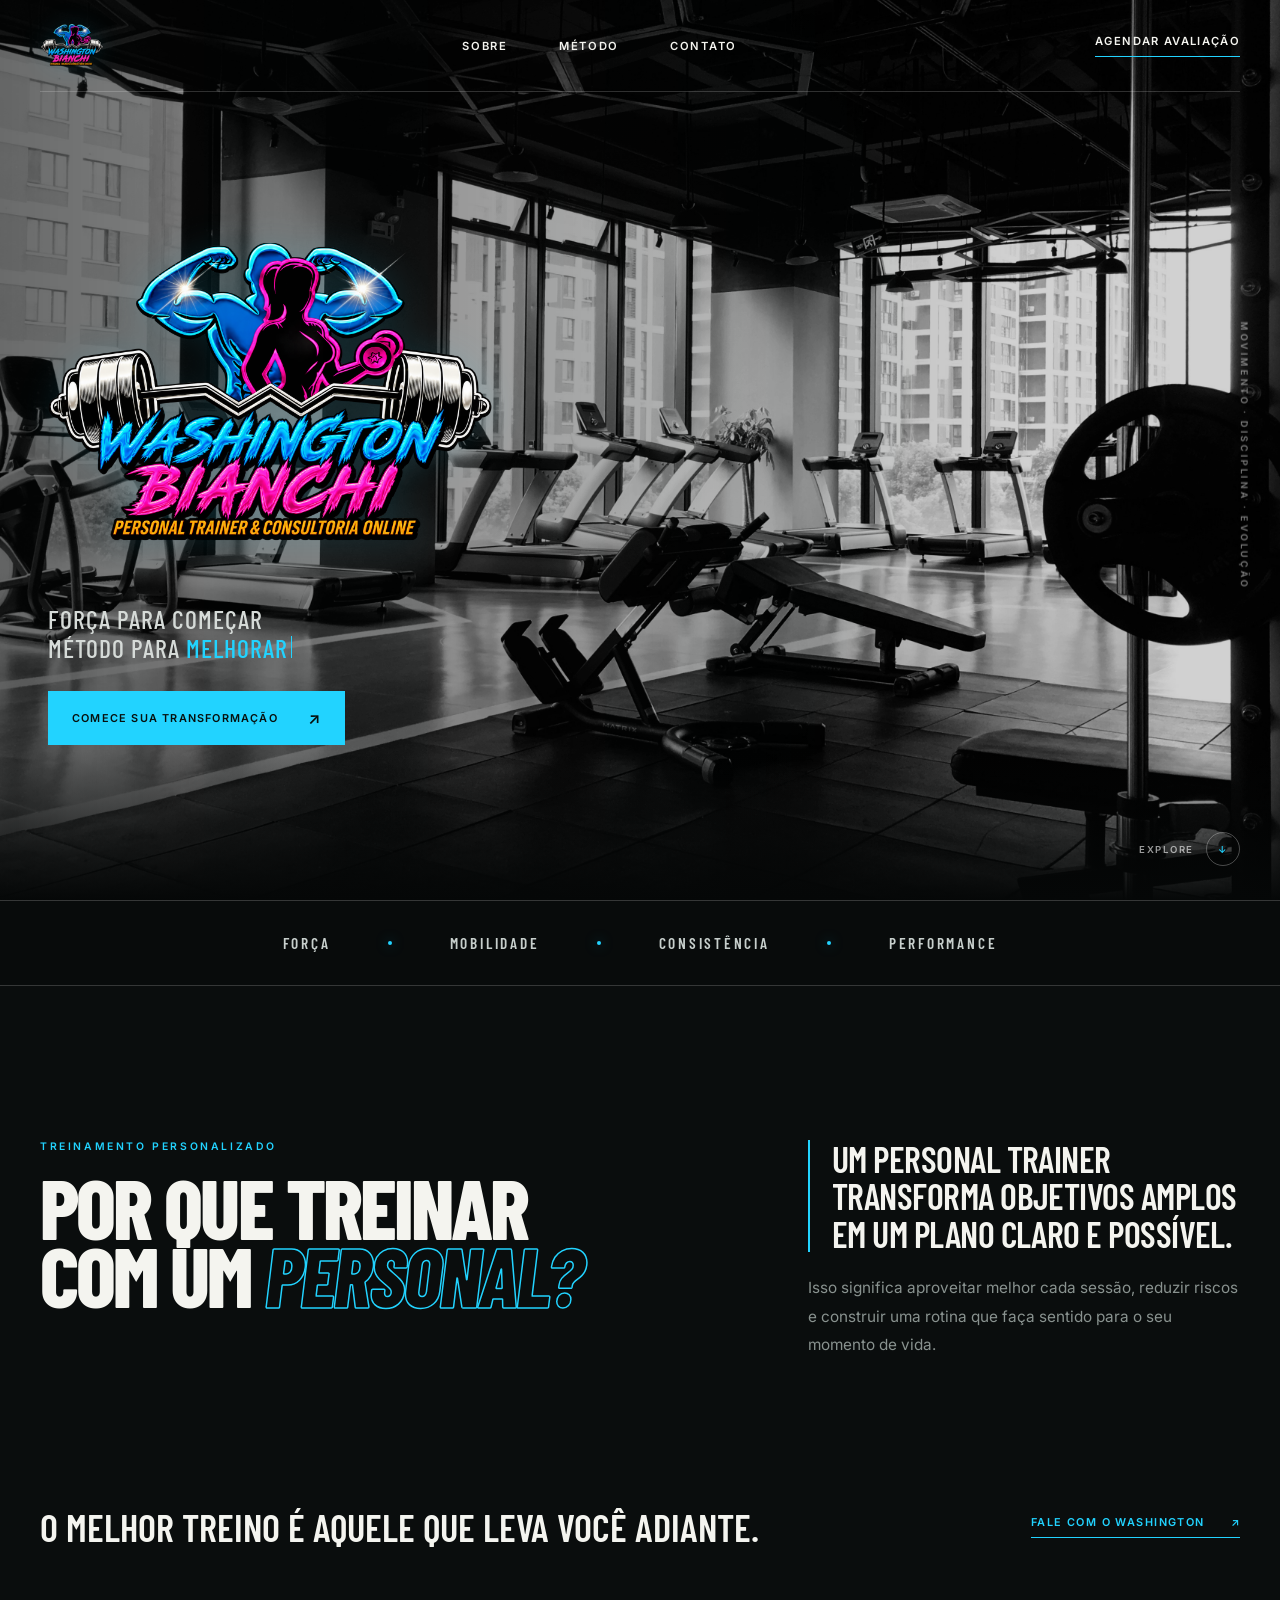
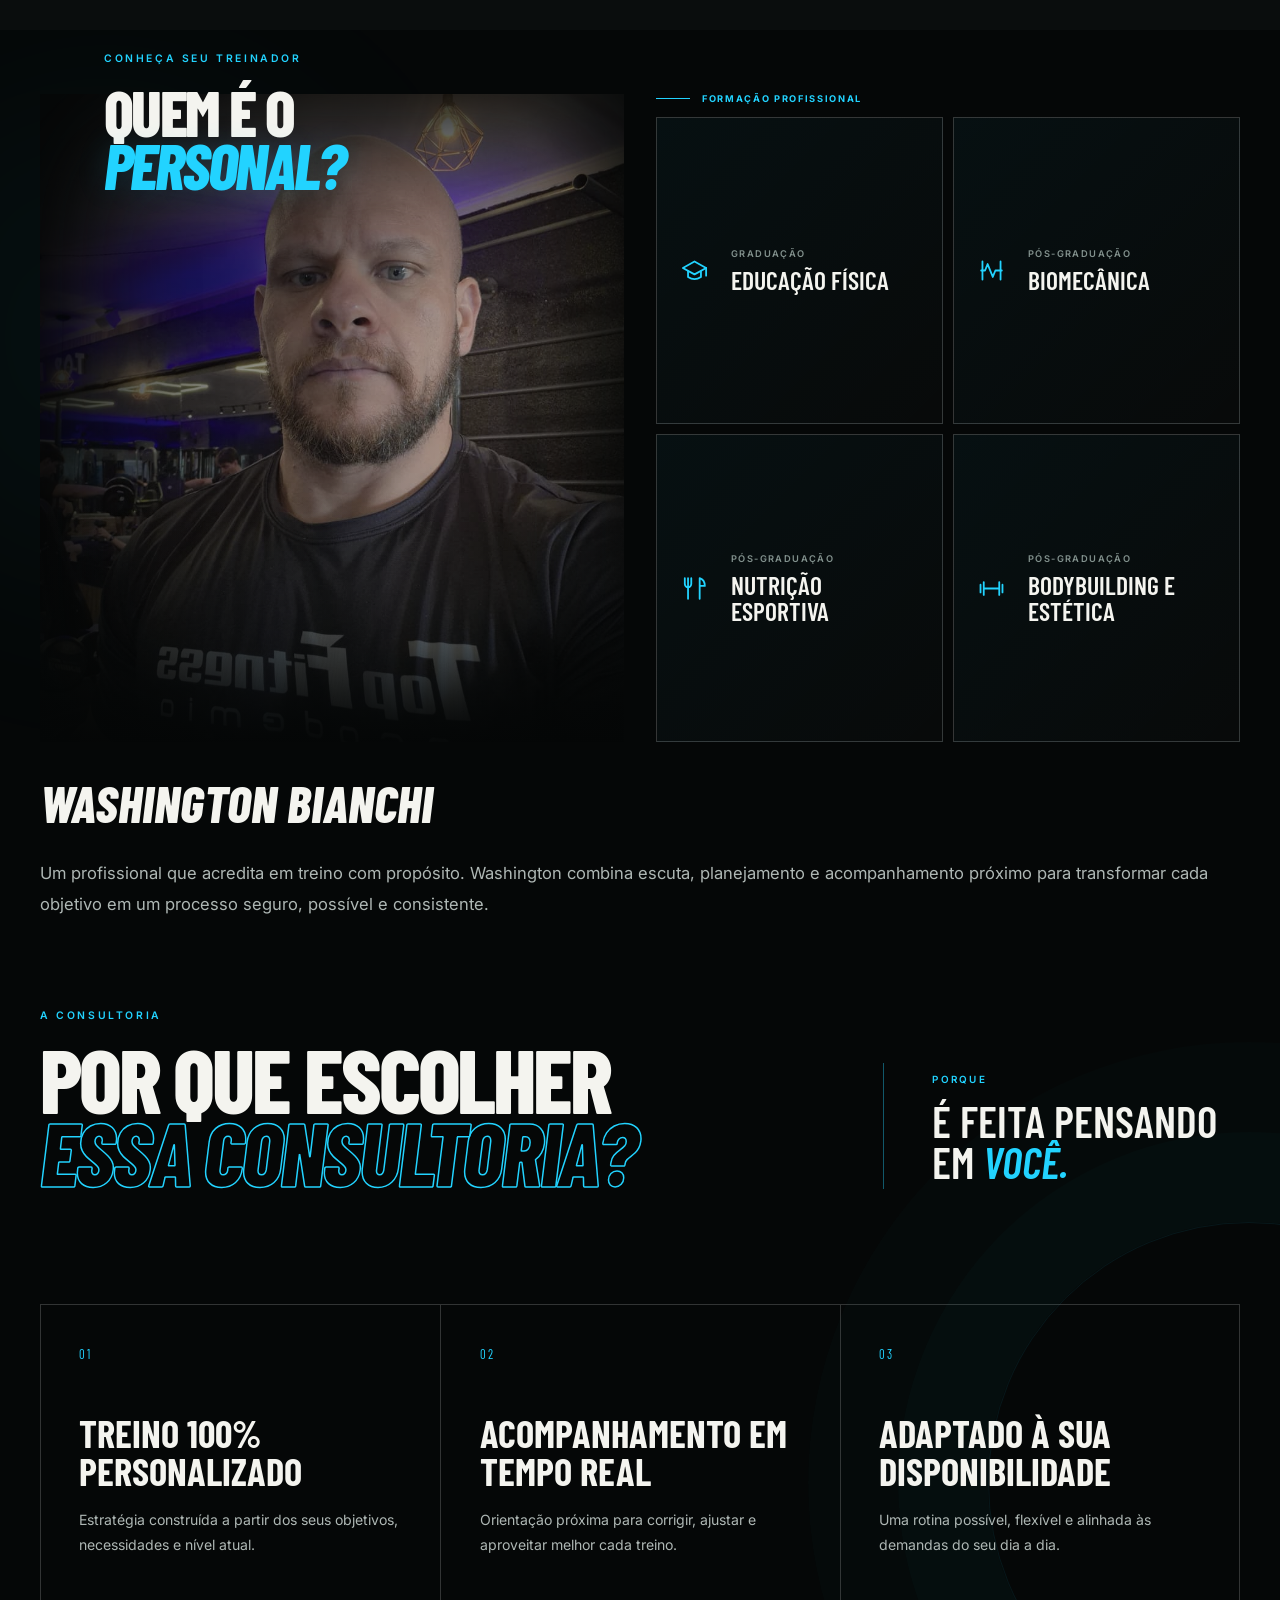
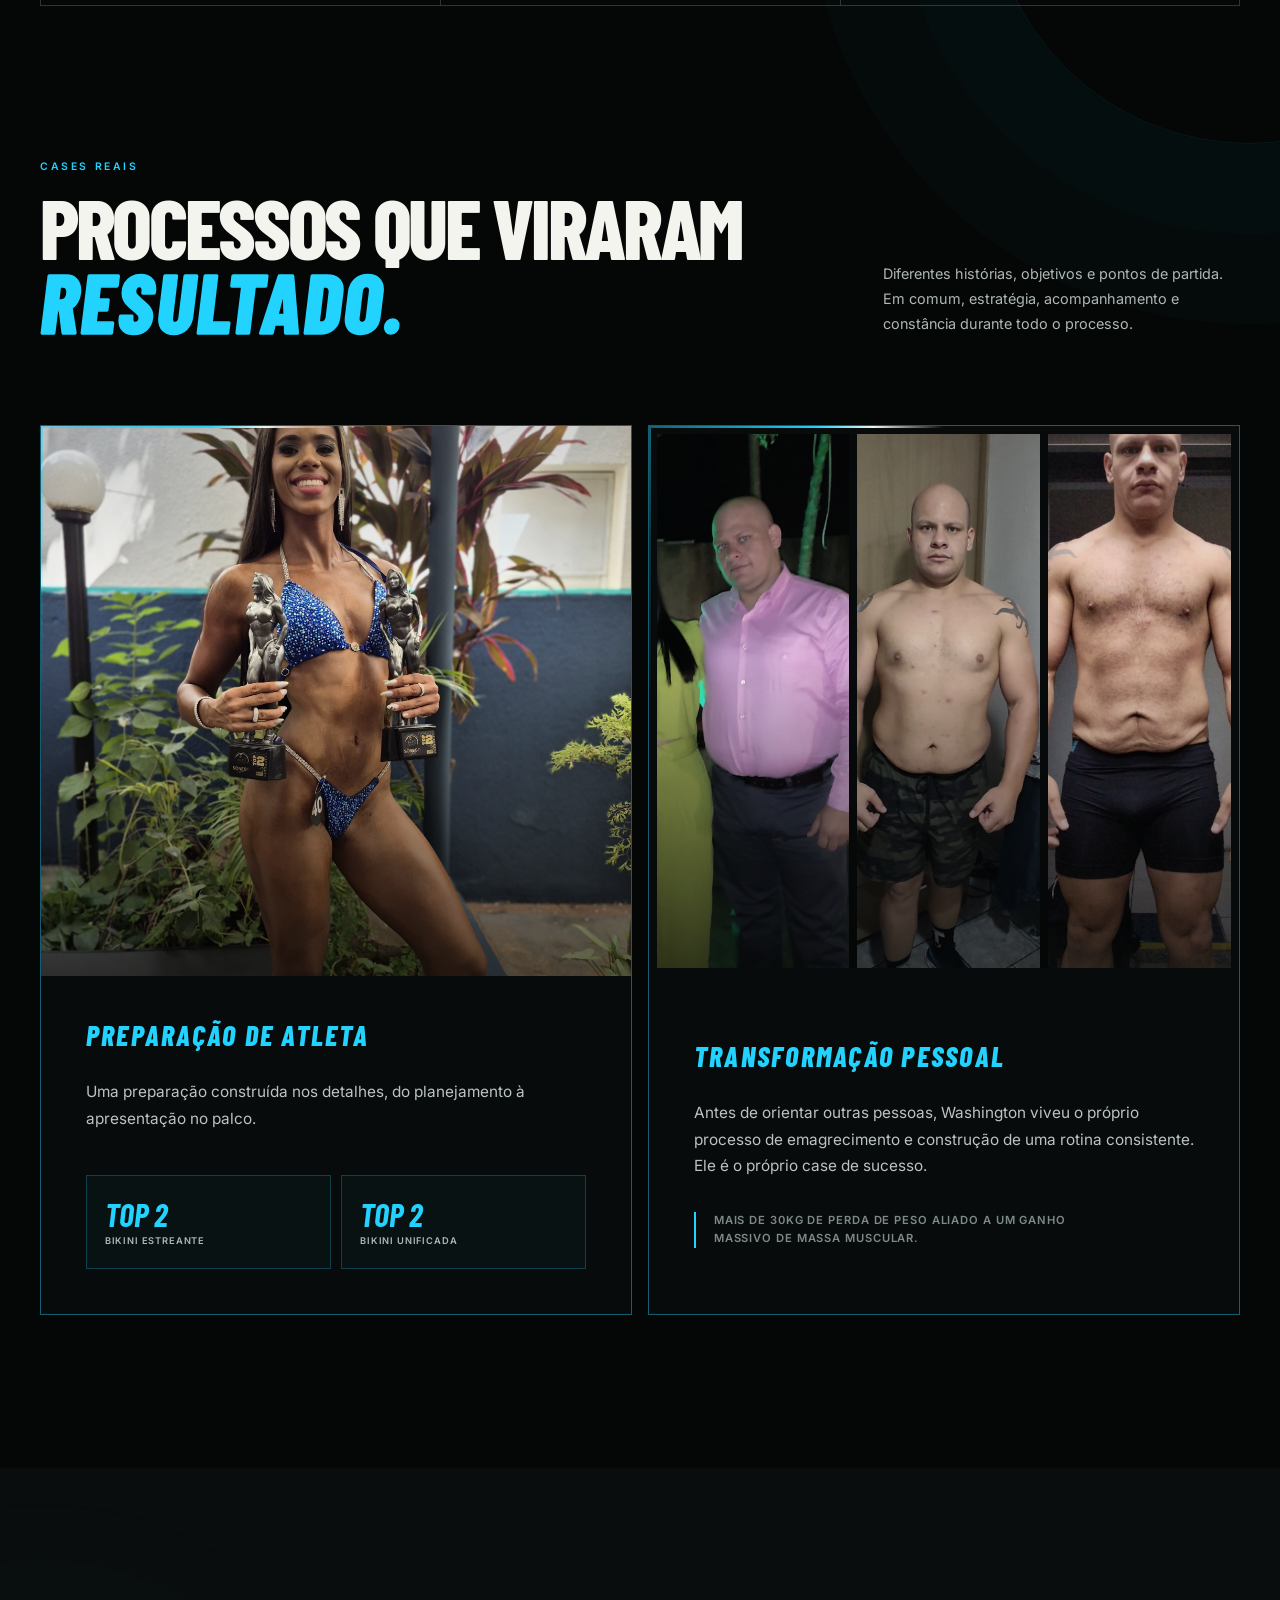
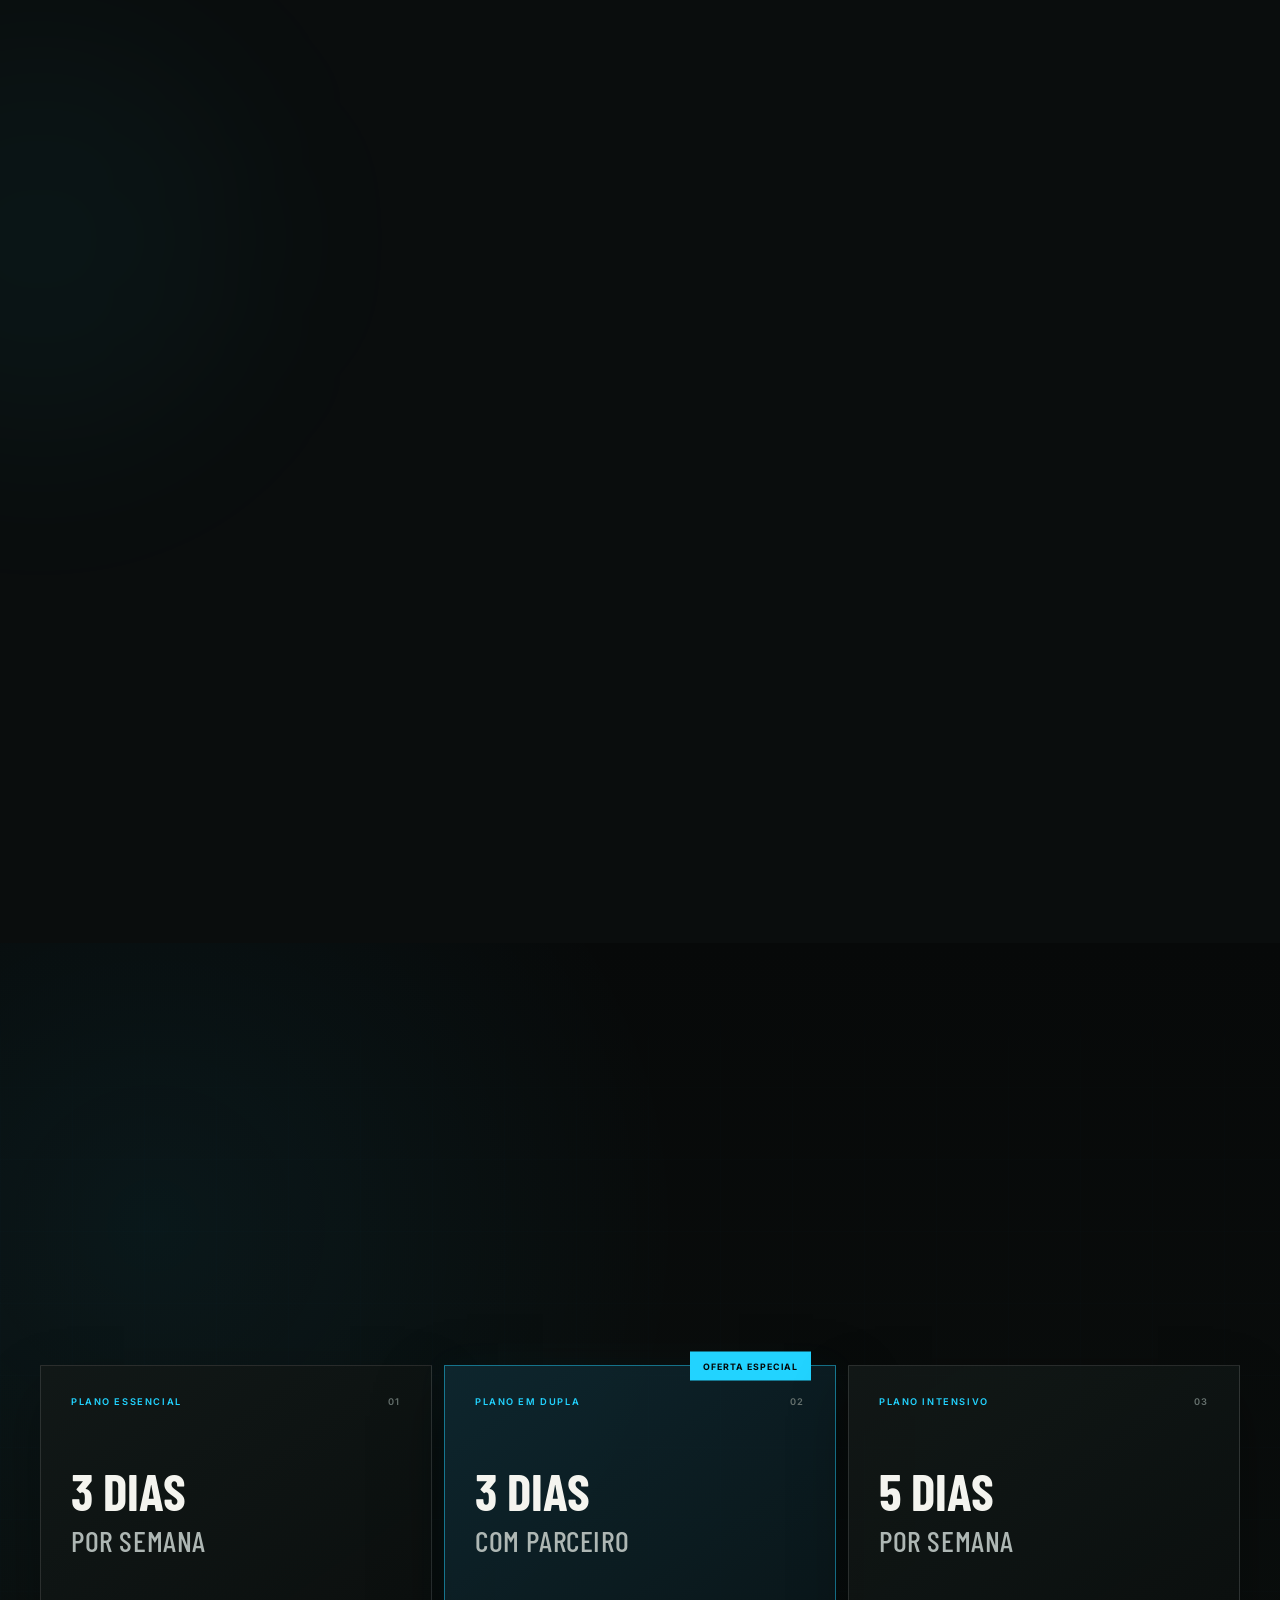
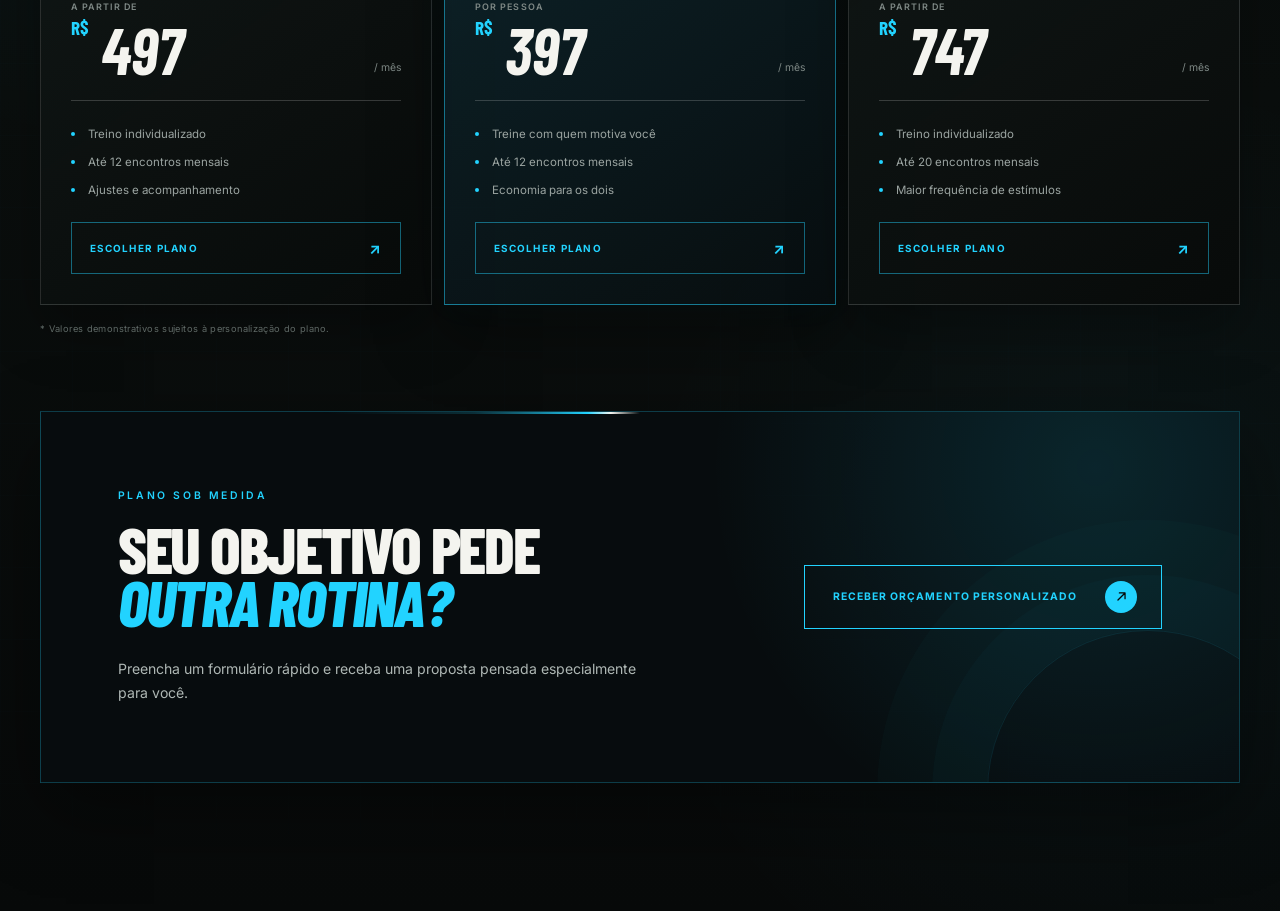
==== index.html @ b845094e "feat: create Washington Bianchi personal trainer website" ====
<!DOCTYPE html>
<html lang="pt-BR">
  <head>
    <meta charset="UTF-8" />
    <meta name="viewport" content="width=device-width, initial-scale=1.0" />
    <meta name="description" content="Treinamento personalizado para você conquistar mais força, saúde e confiança." />
    <title>Washington Bianchi | Personal Trainer</title>
    <link rel="preconnect" href="https://fonts.googleapis.com" />
    <link rel="preconnect" href="https://fonts.gstatic.com" crossorigin />
    <link rel="preload" as="image" href="assets/Acad.jpg" media="(min-width: 761px)" />
    <link rel="preload" as="image" href="assets/W/WB.png" media="(max-width: 760px)" />
    <link href="https://fonts.googleapis.com/css2?family=Barlow+Condensed:ital,wght@0,500;0,600;0,700;0,800;0,900;1,800;1,900&family=Inter:wght@400;500;600&display=swap" rel="stylesheet" />
    <link rel="stylesheet" href="styles/style.css" />
    <link rel="stylesheet" href="styles/animations.css" />
    <script src="scripts/main.js" defer></script>
  </head>
  <body>
    <header class="topbar">
      <a class="brand" href="#inicio" aria-label="Washington Bianchi Personal Trainer — início">
        <img class="brand__logo" src="assets/W/LogoSFD.png" alt="Washington Bianchi Personal Trainer" />
      </a>
      <nav class="nav" aria-label="Navegação principal">
        <a href="#personal">Sobre</a>
        <a href="#sobre">Método</a>
        <a href="#planos">Contato</a>
      </nav>
      <a class="topbar__cta" href="form.html" aria-label="Agendar avaliação">
        <span>Agendar avaliação</span><i aria-hidden="true">↗</i>
      </a>
    </header>

    <main>
      <section class="hero" id="inicio" aria-labelledby="hero-title">
        <div class="hero__content">
          <p class="hero__role"><span></span> Personal trainer</p>
          <h1 class="wordmark" id="hero-title" aria-label="Washington Bianchi">
            <img class="hero__logo" src="assets/W/LogoSFD.png" alt="Washington Bianchi" />
          </h1>
          <p class="hero__tagline" aria-label="Força para começar. Método para evoluir, melhorar e crescer.">
            Força para começar<br />Método para
            <span class="typewriter" aria-hidden="true">
              <span data-typewriter>evoluir</span><i></i>
            </span>
          </p>
          <a class="hero__button" href="form.html">Comece sua transformação <span aria-hidden="true">↗</span></a>
        </div>

        <p class="hero__side-note" aria-hidden="true">Movimento · Disciplina · Evolução</p>
        <div class="scroll-hint" aria-hidden="true">
          <span>Explore</span><i aria-hidden="true">↓</i>
        </div>
      </section>

      <div class="discipline-strip" data-reveal aria-label="Pilares do treinamento">
        <span>Força</span><i></i><span>Mobilidade</span><i></i><span>Consistência</span><i></i><span>Performance</span>
      </div>

       <section class="about-training" id="metodo" aria-labelledby="about-title">
        <div class="section-shell about-training__grid">
          <div class="about-training__title">
            <p class="section-kicker" data-reveal>Treinamento personalizado</p>
            <h2 id="about-title" data-reveal data-delay="1">
              Por que treinar<br />com um <em>personal?</em>
            </h2>
          </div>

          <aside class="method-note" data-reveal aria-label="Resumo do processo">
            <span>Um processo simples</span>
            <strong>Planejar.<br />Executar.<br /><em>Evoluir.</em></strong>
          </aside>

          <div class="about-training__copy">
            <p class="about-training__text" data-reveal>
              Um personal trainer transforma objetivos amplos em um plano claro e possível.
            </p>
            <p data-reveal data-delay="1">
              Isso significa aproveitar melhor cada sessão, reduzir riscos e construir uma
              rotina que faça sentido para o seu momento de vida.
            </p>
          </div>

          <div class="about-training__closing" id="contato" data-reveal>
            <p>O melhor treino é aquele que leva você adiante.</p>
            <a href="form.html">Fale com o Washington <span aria-hidden="true">↗</span></a>
          </div>
        </div>
      </section>

      <section class="trainer" id="personal" aria-labelledby="trainer-title">
        <div class="section-shell">
          <header class="trainer__heading">
            <p class="section-kicker" data-reveal>Conheça seu treinador</p>
            <h2 id="trainer-title" data-reveal data-delay="1">Quem é o<br /><em>personal?</em></h2>
          </header>

          <div class="trainer__layout">
            <figure class="trainer__portrait" data-reveal>
              <img src="assets/W/WB2.jpeg" alt="Personal trainer Washington Bianchi em uma academia" loading="lazy" />
            </figure>

            <div class="trainer__profile">
              <div class="trainer__bio">
                <p class="trainer__name" data-reveal>Washington Bianchi</p>
                <p data-reveal data-delay="1">
                  Um profissional que acredita em treino com propósito. Washington combina escuta,
                  planejamento e acompanhamento próximo para transformar cada objetivo em um
                  processo seguro, possível e consistente.
                </p>
              </div>

              <div class="trainer__credentials" aria-label="Formações e especialidades">
                <span class="trainer__education-label" data-reveal>Formação Profissional</span>

                <article class="credential" data-reveal>
                  <svg viewBox="0 0 24 24" aria-hidden="true">
                    <path d="m3 10 9-5 9 5-9 5-9-5Z"/><path d="M7 12.5V17c3 2 7 2 10 0v-4.5"/><path d="M21 10v6"/>
                  </svg>
                  <div class="credential__content">
                    <span>Graduação</span>
                    <h3>Educação Física</h3>
                  </div>
                </article>

                <article class="credential" data-reveal data-delay="1">
                  <svg viewBox="0 0 24 24" aria-hidden="true">
                    <path d="M4 12h3l2-5 4 10 2-5h5"/><path d="M5 5v14M19 5v14"/>
                  </svg>
                  <div class="credential__content">
                    <span>Pós-graduação</span>
                    <h3>Biomecânica</h3>
                  </div>
                </article>

                <article class="credential" data-reveal>
                  <svg viewBox="0 0 24 24" aria-hidden="true">
                    <path d="M7 4v7M4.5 4v4.5A2.5 2.5 0 0 0 7 11M9.5 4v4.5A2.5 2.5 0 0 1 7 11v9"/>
                    <path d="M16 4v16M16 4c3 1 4 3.5 4 6h-4"/>
                  </svg>
                  <div class="credential__content">
                    <span>Pós-graduação</span>
                    <h3>Nutrição Esportiva</h3>
                  </div>
                </article>

                <article class="credential" data-reveal data-delay="1">
                  <svg viewBox="0 0 24 24" aria-hidden="true">
                    <path d="M6 7v10M3.5 9v6M18 7v10M20.5 9v6M6 12h12"/>
                  </svg>
                  <div class="credential__content">
                    <span>Pós-graduação</span>
                    <h3>Bodybuilding e Estética</h3>
                  </div>
                </article>
              </div>
            </div>
          </div>
        </div>
      </section>

      <section class="proof" id="sobre" aria-labelledby="proof-title">
        <div class="section-shell">
          <div class="proof__heading">
            <div>
              <p class="section-kicker" data-reveal>A consultoria</p>
              <h2 id="proof-title" data-reveal data-delay="1">
                Por que escolher<br /><em>essa consultoria?</em>
              </h2>
            </div>

            <div class="proof__answer" data-reveal data-delay="2">
              <span>Porque</span>
              <p>É feita pensando<br />em <em>você.</em></p>
            </div>
          </div>

          <div class="proof__features">
            <article class="feature" data-reveal>
              <span class="feature__number">01</span>
              <h3>Treino 100% personalizado</h3>
              <p>Estratégia construída a partir dos seus objetivos, necessidades e nível atual.</p>
            </article>

            <article class="feature" data-reveal data-delay="1">
              <span class="feature__number">02</span>
              <h3>Acompanhamento em tempo real</h3>
              <p>Orientação próxima para corrigir, ajustar e aproveitar melhor cada treino.</p>
            </article>

            <article class="feature" data-reveal data-delay="1">
              <span class="feature__number">03</span>
              <h3>Adaptado à sua disponibilidade</h3>
              <p>Uma rotina possível, flexível e alinhada às demandas do seu dia a dia.</p>
            </article>
          </div>

          <section class="cases" aria-labelledby="cases-title">
            <header class="cases__heading">
              <div>
                <p class="section-kicker" data-reveal>Cases reais</p>
                <h2 id="cases-title" data-reveal data-delay="1">
                  Processos que viraram<br /><em>resultado.</em>
                </h2>
              </div>
              <p data-reveal data-delay="2">
                Diferentes histórias, objetivos e pontos de partida. Em comum, estratégia,
                acompanhamento e constância durante todo o processo.
              </p>
            </header>

            <div class="cases__list">
              <article class="case-card case-card--bia" data-reveal>
                <figure class="case-card__media">
                  <img src="assets/W/Bia.jpg" alt="Bia segurando dois troféus após competir na categoria Bikini" loading="lazy" />
                  <figcaption class="case-card__parallax-name" aria-hidden="true" data-case-name>Beatriz</figcaption>
                </figure>
                <div class="case-card__content">
                  <p class="case-card__eyebrow">Preparação de atleta</p>
                  <p class="case-card__lead">
                    Uma preparação construída nos detalhes, do planejamento à apresentação no palco.
                  </p>
                  <ul class="case-card__achievements" aria-label="Conquistas da atleta Bia">
                    <li><strong>Top 2</strong><span>Bikini estreante</span></li>
                    <li><strong>Top 2</strong><span>Bikini unificada</span></li>
                  </ul>
                </div>
              </article>

              <article class="case-card case-card--washington" data-reveal>
                <div class="case-card__content">
                  <p class="case-card__eyebrow">Transformação pessoal</p>
                  <p class="case-card__lead">
                    Antes de orientar outras pessoas, Washington viveu o próprio processo de
                    emagrecimento e construção de uma rotina consistente. Ele é o próprio case de sucesso.
                  </p>
                  <p class="case-card__note">Mais de 30kg de perda de peso aliado a um ganho massivo de massa muscular.</p>
                </div>
                <div class="case-card__gallery" aria-label="Registros da transformação física de Washington Bianchi">
                  <figure>
                    <img src="assets/W/wBefore3.jpg" alt="Registro de Washington antes de seu processo de emagrecimento" loading="lazy" />
                  </figure>
                  <div class="case-card__evolution-pair" aria-label="Comparativo lado a lado da evolução física de Washington">
                    <figure>
                      <img src="assets/W/wBefore4.jpg" alt="Primeiro registro da evolução física de Washington" loading="lazy" />
                    </figure>
                    <figure>
                      <img src="assets/W/wBefore5.jpg" alt="Registro seguinte da evolução física de Washington" loading="lazy" />
                    </figure>
                  </div>
                  <span class="case-card__parallax-name case-card__parallax-name--washington" aria-hidden="true" data-case-name>Washington</span>
                </div>
              </article>

            </div>
          </section>
        </div>
      </section>

     

      <section class="goals" id="objetivos" aria-labelledby="goals-title">
        <div class="section-shell">
          <div class="goals__heading">
            <div>
              <p class="section-kicker" data-reveal>Seu objetivo direciona o processo</p>
              <h2 id="goals-title" data-reveal data-delay="1">
                Um treino que vai<br />ao encontro dos <em>seus objetivos.</em>
              </h2>
            </div>
            <p data-reveal data-delay="2">
              Não existe uma fórmula única. Existe o estímulo certo para o seu momento, seu
              corpo e o resultado que você busca.
            </p>
          </div>

          <div class="goals__grid">
            <article class="goal-card is-open" data-reveal>
              <button class="goal-card__trigger" type="button" aria-expanded="true" aria-controls="goal-recovery">
                <span class="goal-card__number">01</span>
                <span class="goal-card__title">Recuperação</span>
                <span class="goal-card__icon" aria-hidden="true">+</span>
              </button>
              <div class="goal-card__details" id="goal-recovery" aria-hidden="false">
                <p>Retome força, mobilidade e confiança com progressões seguras que respeitam seu histórico e seus limites.</p>
              </div>
            </article>

            <article class="goal-card" data-reveal data-delay="1">
              <button class="goal-card__trigger" type="button" aria-expanded="false" aria-controls="goal-mass">
                <span class="goal-card__number">02</span>
                <span class="goal-card__title">Ganho de massa</span>
                <span class="goal-card__icon" aria-hidden="true">+</span>
              </button>
              <div class="goal-card__details" id="goal-mass" aria-hidden="true">
                <p>Volume, intensidade e cargas planejados para desenvolver massa muscular com técnica e consistência.</p>
              </div>
            </article>

            <article class="goal-card" data-reveal>
              <button class="goal-card__trigger" type="button" aria-expanded="false" aria-controls="goal-weight-loss">
                <span class="goal-card__number">03</span>
                <span class="goal-card__title">Emagrecimento</span>
                <span class="goal-card__icon" aria-hidden="true">+</span>
              </button>
              <div class="goal-card__details" id="goal-weight-loss" aria-hidden="true">
                <p>Treinos eficientes para elevar o gasto energético, preservar músculos e sustentar uma rotina ativa.</p>
              </div>
            </article>

            <article class="goal-card" data-reveal data-delay="1">
              <button class="goal-card__trigger" type="button" aria-expanded="false" aria-controls="goal-strength">
                <span class="goal-card__number">04</span>
                <span class="goal-card__title">Fortalecimento</span>
                <span class="goal-card__icon" aria-hidden="true">+</span>
              </button>
              <div class="goal-card__details" id="goal-strength" aria-hidden="true">
                <p>Construa uma base forte para o dia a dia, melhore a estabilidade e previna desconfortos e lesões.</p>
              </div>
            </article>
          </div>

          <p class="goals__hint" data-reveal><span aria-hidden="true">↑</span> Toque em um objetivo para saber mais</p>
        </div>
      </section>

      <div class="plans-stage">
      <section class="pricing" id="planos" aria-labelledby="pricing-title">
        <div class="section-shell">
          <div class="pricing__heading">
            <div>
              <p class="section-kicker" data-reveal>Planos de acompanhamento</p>
              <h2 id="pricing-title" data-reveal data-delay="1">
                Escolha o ritmo<br />da sua <em>evolução.</em>
              </h2>
            </div>
            <p data-reveal data-delay="2">
              Frequência, orientação e constância para transformar o treino em parte da sua rotina.
            </p>
          </div>

          <div class="pricing__cards">
            <article class="price-card" data-reveal>
              <div class="price-card__topline">
                <span>Plano essencial</span><small>01</small>
              </div>
              <h3>3 dias<br /><em>por semana</em></h3>
              <div class="price-card__price">
                <span>A partir de</span>
                <strong><sup>R$</sup> 497</strong>
                <small>/ mês</small>
              </div>
              <ul>
                <li>Treino individualizado</li>
                <li>Até 12 encontros mensais</li>
                <li>Ajustes e acompanhamento</li>
              </ul>
              <a class="price-card__button" href="form.html?plano=3-dias">
                Escolher plano <span aria-hidden="true">↗</span>
              </a>
            </article>

            <article class="price-card" data-reveal data-delay="1">
              <div class="price-card__topline">
                <span>Plano intensivo</span><small>03</small>
              </div>
              <h3>5 dias<br /><em>por semana</em></h3>
              <div class="price-card__price">
                <span>A partir de</span>
                <strong><sup>R$</sup> 747</strong>
                <small>/ mês</small>
              </div>
              <ul>
                <li>Treino individualizado</li>
                <li>Até 20 encontros mensais</li>
                <li>Maior frequência de estímulos</li>
              </ul>
              <a class="price-card__button" href="form.html?plano=5-dias">
                Escolher plano <span aria-hidden="true">↗</span>
              </a>
            </article>

            <article class="price-card price-card--special" data-reveal data-delay="2">
              <span class="price-card__badge">Oferta especial</span>
              <div class="price-card__topline">
                <span>Plano em dupla</span><small>02</small>
              </div>
              <h3>3 dias<br /><em>com parceiro</em></h3>
              <div class="price-card__price">
                <span>Por pessoa</span>
                <strong><sup>R$</sup> 397</strong>
                <small>/ mês</small>
              </div>
              <ul>
                <li>Treine com quem motiva você</li>
                <li>Até 12 encontros mensais</li>
                <li>Economia para os dois</li>
              </ul>
              <a class="price-card__button" href="form.html?plano=3-dias-parceiro">
                Escolher plano <span aria-hidden="true">↗</span>
              </a>
            </article>
          </div>

          <p class="pricing__notice" data-reveal>* Valores demonstrativos sujeitos à personalização do plano.</p>

        </div>
      </section>

      <section class="custom-quote" aria-labelledby="custom-quote-title">
        <div class="section-shell">
          <div class="custom-quote__panel" data-reveal>
            <div class="custom-quote__copy">
              <p class="section-kicker">Plano sob medida</p>
              <h2 id="custom-quote-title">Seu objetivo pede<br /><em>outra rotina?</em></h2>
              <p>Preencha um formulário rápido e receba uma proposta pensada especialmente para você.</p>
            </div>

            <a href="form.html">
              <span>Receber orçamento personalizado</span>
              <i aria-hidden="true">
                <svg viewBox="0 0 24 24" focusable="false">
                  <path d="M7 17 17 7M9 7h8v8" />
                </svg>
              </i>
            </a>
          </div>
        </div>
      </section>
      </div>

          
    </main>
  </body>
</html>
---- styles/style.css ----
:root {
  --black: #050707;
  --white: #f4f4ef;
  --muted: #aeb7b4;
  --accent: #22d3ff;
  --personal-blue: #22d3ff;
  --line: rgba(255, 255, 255, 0.18);
  --display: "Barlow Condensed", sans-serif;
  --body: "Inter", sans-serif;
}

* { box-sizing: border-box; }
html { scroll-behavior: smooth; }
body { margin: 0; overflow-x: hidden; background: var(--black); color: var(--white); font-family: var(--body); }
a { color: inherit; text-decoration: none; }

.topbar {
  position: fixed;
  z-index: 50;
  top: 0;
  left: 50%;
  display: flex;
  width: min(calc(100% - 80px), 1380px);
  min-height: 92px;
  align-items: center;
  justify-content: space-between;
  border-bottom: 1px solid var(--line);
  transform: translateX(-50%);
  opacity: 1;
  transition: transform 480ms cubic-bezier(0.4, 0, 0.2, 1), opacity 420ms ease;
  will-change: transform, opacity;
}
.topbar.is-hidden {
  opacity: 0;
  pointer-events: none;
  transform: translate(-50%, -115px);
}
.topbar.is-compact { width: 100%; min-height: 64px; padding-right: max(32px, calc((100vw - 1380px) / 2)); padding-left: max(32px, calc((100vw - 1380px) / 2)); border-color: rgba(255, 255, 255, 0.1); background: rgba(5, 7, 7, 0.88); -webkit-backdrop-filter: blur(14px); backdrop-filter: blur(14px); }
.topbar.is-compact .brand__monogram { width: 36px; height: 36px; font-size: 1.1rem; }
.topbar.is-compact .brand__title { display: none; }

@media (min-width: 761px) {
  .topbar {
    isolation: isolate;
  }

  .topbar.is-compact {
    background: rgba(5, 7, 7, 0.82);
    -webkit-backdrop-filter: blur(16px);
    backdrop-filter: blur(16px);
  }

  .topbar::before {
    position: absolute;
    z-index: 0;
    top: 0;
    bottom: 0;
    left: 0;
    width: 64%;
    background: linear-gradient(90deg, rgba(5, 7, 7, 0.96) 0%, rgba(5, 7, 7, 0.88) 64%, rgba(5, 7, 7, 0) 100%);
    -webkit-backdrop-filter: blur(18px);
    backdrop-filter: blur(18px);
    -webkit-mask-image: linear-gradient(90deg, #000 0%, #000 70%, transparent 100%);
    mask-image: linear-gradient(90deg, #000 0%, #000 70%, transparent 100%);
    content: "";
    opacity: 0;
    pointer-events: none;
    transition: opacity 240ms ease;
  }

  .topbar.is-scrolled:not(.is-compact)::before {
    opacity: 1;
  }

  .topbar > * {
    position: relative;
    z-index: 1;
  }
}

.brand { display: inline-flex; align-items: center; gap: 12px; }
.brand__logo {
  display: block;
  width: clamp(58px, 5vw, 78px);
  max-width: 100%;
  height: auto;
  object-fit: contain;
  filter: drop-shadow(0 0 12px rgba(34, 211, 255, 0.12));
}
.brand__monogram {
  display: grid;
  width: 42px;
  height: 42px;
  place-items: center;
  border: 1px solid var(--accent);
  color: var(--accent);
  font-family: var(--display);
  font-size: 1.35rem;
  font-style: italic;
  font-weight: 900;
}
.brand__title {
  color: #d7dcda;
  font-family: var(--display);
  font-size: 0.78rem;
  font-weight: 600;
  letter-spacing: 0.18em;
  text-transform: uppercase;
}
.nav { display: flex; gap: clamp(28px, 4vw, 58px); font-size: 0.7rem; font-weight: 600; letter-spacing: 0.15em; text-transform: uppercase; }
.nav a {
  position: relative;
  padding: 10px 0;
  transition: color 180ms ease, text-shadow 180ms ease;
}
.nav a::after {
  position: absolute;
  right: 0;
  bottom: 4px;
  left: 0;
  height: 1px;
  background: var(--personal-blue);
  content: "";
  transform: scaleX(0);
  transform-origin: right;
  transition: transform 220ms ease;
}
.nav a:hover, .nav a:focus-visible {
  color: var(--personal-blue);
  text-shadow: 0 0 14px rgba(34, 211, 255, 0.38);
}
.nav a:hover::after, .nav a:focus-visible::after {
  transform: scaleX(1);
  transform-origin: left;
}
.topbar__cta { padding-bottom: 8px; border-bottom: 1px solid var(--accent); font-size: 0.7rem; font-weight: 600; letter-spacing: 0.12em; text-transform: uppercase; }
.topbar__cta { transition: color 180ms ease, border-color 180ms ease, text-shadow 180ms ease; }
.topbar__cta:hover, .topbar__cta:focus-visible {
  border-color: var(--personal-blue);
  color: var(--personal-blue);
  text-shadow: 0 0 14px rgba(34, 211, 255, 0.38);
}
.topbar__cta i { display: none; font-style: normal; }
section[id] { scroll-margin-top: 76px; }

.hero {
  position: relative;
  display: grid;
  min-height: 100svh;
  overflow: hidden;
  align-items: center;
  isolation: isolate;
  background:
    radial-gradient(circle at 73% 42%, rgba(18, 49, 46, 0.3), transparent 45%),
    #050707;
}
.hero::before {
  position: absolute;
  z-index: -2;
  inset: 0;
  background-image: url("../assets/W/WB.png");
  background-repeat: no-repeat;
  background-position: right 34%;
  background-size: auto 112%;
  filter: saturate(0.8) brightness(0.82);
  content: "";
  -webkit-mask-image: linear-gradient(to right, transparent 10%, rgba(0, 0, 0, 0.2) 34%, rgba(0, 0, 0, 0.56) 54%, #000 78%);
  mask-image: linear-gradient(to right, transparent 10%, rgba(0, 0, 0, 0.2) 34%, rgba(0, 0, 0, 0.56) 54%, #000 78%);
  pointer-events: none;
}
@media (min-width: 761px) {
  .hero::before {
    background-image: url("../assets/Acad.jpg");
    background-position: center;
    background-size: cover;
    transform: scale(1.12);
    transform-origin: center;
    -webkit-mask-image: linear-gradient(to right, rgba(0, 0, 0, 0.46) 0%, rgba(0, 0, 0, 0.72) 36%, #000 76%);
    mask-image: linear-gradient(to right, rgba(0, 0, 0, 0.46) 0%, rgba(0, 0, 0, 0.72) 36%, #000 76%);
  }
}
.hero::after {
  position: absolute;
  z-index: -1;
  right: 0;
  bottom: -1px;
  left: 0;
  height: 150px;
  background: linear-gradient(to bottom, transparent, var(--black));
  content: "";
  pointer-events: none;
}
.hero__content { width: min(calc(100% - 80px), 1380px); margin: 88px auto 0; }
.hero__role { display: flex; align-items: center; gap: 13px; margin: 0 0 20px; color: var(--accent); font-size: 0.68rem; font-weight: 600; letter-spacing: 0.28em; text-transform: uppercase; }
.hero__role span { width: 38px; height: 1px; background: currentColor; }
@media (min-width: 761px) {
  .hero__role { display: none; }
}
.wordmark { width: fit-content; margin: 0; font-family: var(--display); font-size: clamp(7rem, 13vw, 13rem); font-style: italic; font-weight: 900; letter-spacing: -0.055em; line-height: 0.63; text-transform: uppercase; }
.wordmark span { display: block; }
.wordmark__first { color: var(--white); }
.wordmark__last { margin-left: 0.32em; color: transparent; -webkit-text-stroke: 2px var(--accent); }
.hero__logo { display: block; width: min(36vw, 460px); max-width: 100%; height: auto; filter: drop-shadow(0 0 18px rgba(34, 211, 255, 0.12)); }
.hero__tagline { margin: 54px 0 0 8px; color: #d6dbd8; font-family: var(--display); font-size: clamp(1.2rem, 2vw, 1.7rem); font-weight: 500; letter-spacing: 0.04em; line-height: 1.15; text-transform: uppercase; }
.typewriter {
  display: inline-flex;
  min-width: 4.8em;
  align-items: baseline;
  color: var(--accent);
}
.typewriter i {
  width: 1px;
  height: 0.88em;
  margin-left: 0.1em;
  background: currentColor;
  animation: typewriter-caret 0.8s steps(1, end) infinite;
}
.hero__button { display: inline-flex; min-height: 54px; align-items: center; gap: 30px; margin: 28px 0 0 8px; padding: 0 24px; background: var(--accent); color: #07100e; font-size: 0.68rem; font-weight: 600; letter-spacing: 0.11em; text-transform: uppercase; transition: background-color 180ms ease, transform 180ms ease; }
.hero__button span { font-size: 1rem; }
.hero__button:hover, .hero__button:focus-visible { background: var(--white); transform: translateY(-2px); }
.hero__side-note { position: absolute; top: 50%; right: 22px; margin: 0; color: rgba(255, 255, 255, 0.48); font-size: 0.58rem; font-weight: 600; letter-spacing: 0.28em; text-transform: uppercase; transform: translateX(45%) rotate(90deg); }
.scroll-hint { position: absolute; right: max(40px, calc((100vw - 1380px) / 2)); bottom: 34px; display: flex; align-items: center; gap: 12px; color: rgba(255, 255, 255, 0.6); font-size: 0.6rem; font-weight: 600; letter-spacing: 0.18em; text-transform: uppercase; }
.scroll-hint i { display: grid; width: 34px; height: 34px; place-items: center; border: 1px solid rgba(255, 255, 255, 0.28); border-radius: 50%; color: var(--accent); font-style: normal; }
.discipline-strip { display: grid; min-height: 86px; align-items: center; justify-content: center; grid-template-columns: auto 4px auto 4px auto 4px auto; column-gap: clamp(24px, 4.5vw, 76px); overflow: hidden; padding: 0 clamp(24px, 5vw, 80px); border-top: 1px solid var(--line); border-bottom: 1px solid var(--line); background: #080b0b; color: #c7cfcc; font-family: var(--display); font-size: clamp(0.82rem, 1.2vw, 1.08rem); font-weight: 600; letter-spacing: 0.18em; text-transform: uppercase; white-space: nowrap; }
.discipline-strip i { width: 4px; height: 4px; border-radius: 50%; background: var(--accent); box-shadow: 0 0 12px rgba(34, 211, 255, 0.5); }
.section-shell { width: min(calc(100% - 80px), 1260px); margin: 0 auto; }
.section-kicker { margin: 0 0 20px; color: var(--accent); font-size: 0.65rem; font-weight: 600; letter-spacing: 0.25em; text-transform: uppercase; }
.proof { position: relative; overflow: hidden; padding: clamp(24px, 3vw, 42px) 0 clamp(110px, 12vw, 180px); background: var(--black); }
.proof::before { position: absolute; top: 12%; right: -18%; width: 520px; height: 520px; border: 1px solid rgba(34, 211, 255, 0.08); border-radius: 50%; box-shadow: 0 0 0 90px rgba(34, 211, 255, 0.015), 0 0 0 180px rgba(34, 211, 255, 0.01); content: ""; }
.proof__heading { display: grid; align-items: end; grid-template-columns: minmax(0, 1.35fr) minmax(260px, 0.65fr); gap: clamp(50px, 8vw, 120px); }
.proof h2, .about-training h2 { margin: 0; font-family: var(--display); font-size: clamp(4rem, 7vw, 7rem); font-weight: 800; letter-spacing: -0.035em; line-height: 0.82; text-transform: uppercase; }
.proof h2 em, .about-training h2 em { color: transparent; font-style: italic; -webkit-text-stroke: 1.5px var(--accent); }
.proof__answer { padding: 4px 0 6px clamp(24px, 4vw, 48px); border-left: 1px solid rgba(34, 211, 255, 0.4); }
.proof__answer > span { color: var(--accent); font-size: 0.62rem; font-weight: 600; letter-spacing: 0.23em; text-transform: uppercase; }
.proof__answer p { margin: 14px 0 0; font-family: var(--display); font-size: clamp(2.1rem, 3.4vw, 3.4rem); font-weight: 600; line-height: 0.94; text-transform: uppercase; }
.proof__answer em { color: var(--accent); font-style: italic; }
.proof__features { display: grid; grid-template-columns: repeat(3, minmax(0, 1fr)); margin-top: clamp(70px, 9vw, 120px); border: 1px solid var(--line); }
.feature { position: relative; min-width: 0; min-height: 300px; padding: 38px clamp(26px, 3vw, 48px) 42px; }
.feature + .feature { border-left: 1px solid var(--line); }
.feature__number { color: var(--accent); font-family: var(--display); font-size: 0.8rem; letter-spacing: 0.15em; }
.feature h3 { max-width: 440px; margin: 52px 0 18px; font-family: var(--display); font-size: clamp(2rem, 3vw, 2.9rem); font-weight: 700; line-height: 0.98; text-transform: uppercase; }
.feature p { max-width: 450px; margin: 0; color: var(--muted); font-size: 0.88rem; line-height: 1.75; }

.cases { margin-top: clamp(100px, 12vw, 170px); }
.cases__heading { display: grid; align-items: end; grid-template-columns: minmax(0, 1.35fr) minmax(280px, 0.65fr); gap: clamp(50px, 8vw, 120px); }
.cases__heading h2 { margin: 0; font-family: var(--display); font-size: clamp(3.8rem, 6.5vw, 6.7rem); font-weight: 800; letter-spacing: -0.04em; line-height: 0.84; text-transform: uppercase; }
.cases__heading h2 em { display: inline-block; padding-right: 0.08em; color: var(--accent); font-style: italic; letter-spacing: 0.015em; line-height: 0.94; }
.cases__heading > p { max-width: 460px; margin: 0 0 4px; color: var(--muted); font-size: 0.9rem; line-height: 1.75; }
.cases__list { display: grid; gap: 16px; margin-top: clamp(50px, 7vw, 84px); }
.case-card { position: relative; display: grid; overflow: hidden; border: 1px solid var(--line); background: #080b0b; }
.case-card__media { min-width: 0; min-height: 0; overflow: hidden; margin: 0; background: #050707; }
.case-card__media img, .case-card__gallery img { display: block; width: 100%; height: 100%; object-fit: cover; filter: saturate(0.86) contrast(1.02); }
.case-card__content { position: relative; z-index: 1; align-self: center; padding: clamp(34px, 5vw, 66px); }
.case-card__eyebrow { margin: 0 0 18px; color: var(--accent); font-size: 0.58rem; font-weight: 700; letter-spacing: 0.2em; text-transform: uppercase; }
.case-card h3 { margin: 0; font-family: var(--display); font-size: clamp(3.4rem, 6vw, 6.2rem); font-style: italic; font-weight: 800; letter-spacing: -0.035em; line-height: 0.82; text-transform: uppercase; }
.case-card__lead { max-width: 520px; margin: 30px 0 0; color: #bbc4c1; font-size: clamp(0.92rem, 1.2vw, 1.05rem); line-height: 1.75; }
.case-card--bia { min-height: 660px; grid-template-columns: minmax(0, 1.03fr) minmax(360px, 0.97fr); border-color: rgba(34, 211, 255, 0.42); }
.case-card--bia .case-card__media { position: relative; isolation: isolate; }
.case-card--bia .case-card__media::after { position: absolute; z-index: 1; inset: 0; background: linear-gradient(to bottom, rgba(3, 5, 5, 0.18), transparent 42%, rgba(3, 5, 5, 0.64)); content: ""; pointer-events: none; }
.case-card--bia .case-card__media img { object-position: center 38%; }
.case-card__parallax-name { position: absolute; z-index: 2; bottom: 24px; left: clamp(18px, 3vw, 42px); display: inline-block; margin: 0; padding-right: 0.2em; color: var(--white); font-family: var(--display); font-size: clamp(4rem, 7.4vw, 7.5rem); font-style: italic; font-weight: 900; letter-spacing: -0.035em; line-height: 0.82; text-shadow: 0 8px 30px rgba(0, 0, 0, 0.48); text-transform: uppercase; }
.case-card--bia .case-card__eyebrow { margin-bottom: 24px; font-family: var(--display); font-size: clamp(1.35rem, 2.2vw, 2rem); font-style: italic; font-weight: 800; letter-spacing: 0.08em; line-height: 1; }
.case-card__achievements { display: grid; grid-template-columns: repeat(2, minmax(0, 1fr)); gap: 10px; margin: 42px 0 0; padding: 0; list-style: none; }
.case-card__achievements li { display: grid; gap: 5px; padding: 22px 18px; border: 1px solid rgba(34, 211, 255, 0.24); background: rgba(34, 211, 255, 0.035); }
.case-card__achievements strong { color: var(--accent); font-family: var(--display); font-size: 2rem; font-style: italic; line-height: 1; text-transform: uppercase; }
.case-card__achievements span { color: #aeb8b5; font-size: 0.58rem; font-weight: 600; letter-spacing: 0.09em; text-transform: uppercase; }
.case-card--washington { min-height: 660px; grid-template-columns: minmax(330px, 0.72fr) minmax(0, 1.28fr); border-color: rgba(34, 211, 255, 0.42); background: #080b0b; }
.case-card--washington .case-card__eyebrow { margin-bottom: 24px; font-family: var(--display); font-size: clamp(1.35rem, 2.2vw, 2rem); font-style: italic; font-weight: 800; letter-spacing: 0.08em; line-height: 1; }
.case-card--washington h3 { font-size: clamp(3rem, 5vw, 5rem); }
.case-card__note { max-width: 420px; margin: 32px 0 0; padding-left: 18px; border-left: 2px solid var(--accent); color: #7e8a86; font-size: 0.7rem; font-weight: 600; letter-spacing: 0.08em; line-height: 1.6; text-transform: uppercase; }
.case-card__gallery { position: relative; display: grid; min-width: 0; isolation: isolate; grid-template-columns: minmax(0, 0.68fr) minmax(0, 1.32fr); gap: 8px; padding: 8px; }
.case-card__gallery::after { position: absolute; z-index: 1; inset: 8px; background: linear-gradient(to bottom, rgba(3, 5, 5, 0.18), transparent 42%, rgba(3, 5, 5, 0.64)); content: ""; pointer-events: none; }
.case-card__gallery figure { min-width: 0; overflow: hidden; margin: 0; background: #050707; }
.case-card__gallery > figure:first-child img { object-position: 54% center; }
.case-card__evolution-pair { display: grid; min-width: 0; grid-template-columns: repeat(2, minmax(0, 1fr)); gap: 8px; }
.case-card__evolution-pair img { object-position: center top; transform-origin: center; }
.case-card__parallax-name--washington { right: 18px; bottom: 28px; left: 28px; width: fit-content; max-width: calc(100% - 56px); font-size: clamp(3.4rem, 6vw, 6.6rem); }

@media (min-width: 761px) {
  .cases__list {
    align-items: stretch;
    grid-template-columns: repeat(2, minmax(0, 1fr));
  }

  .case-card--bia,
  .case-card--washington {
    min-height: 0;
    grid-template-columns: 1fr;
    grid-template-rows: auto 1fr;
  }

  .case-card--bia .case-card__media,
  .case-card--washington .case-card__gallery {
    height: clamp(500px, 43vw, 620px);
  }

  .case-card--washington .case-card__gallery { order: 1; }
  .case-card--washington .case-card__content { order: 2; }
  .case-card__content { padding: clamp(34px, 3.5vw, 48px); }
}

.goals { position: relative; overflow: hidden; padding: clamp(110px, 12vw, 170px) 0; background: #0a0d0d; }
.goals::after { position: absolute; top: 15%; left: -170px; width: 420px; height: 420px; border-radius: 50%; background: rgba(34, 211, 255, 0.04); filter: blur(90px); content: ""; pointer-events: none; }
.goals__heading { position: relative; z-index: 1; display: grid; align-items: end; grid-template-columns: minmax(0, 1.35fr) minmax(280px, 0.65fr); gap: clamp(50px, 8vw, 110px); }
.goals h2 { margin: 0; font-family: var(--display); font-size: clamp(3.8rem, 6.5vw, 6.7rem); font-weight: 800; letter-spacing: -0.04em; line-height: 0.84; text-transform: uppercase; }
.goals h2 em { color: transparent; font-style: italic; -webkit-text-stroke: 1.5px var(--accent); }
.goals__heading > p { margin: 0; color: var(--muted); font-size: 0.95rem; line-height: 1.8; }
.goals__grid { position: relative; z-index: 1; display: grid; grid-template-columns: repeat(2, 1fr); gap: 12px; margin-top: clamp(65px, 8vw, 100px); }
.goal-card { border: 1px solid rgba(255, 255, 255, 0.11); background: rgba(255, 255, 255, 0.018); }
.goal-card__trigger { display: grid; width: 100%; min-height: 150px; align-items: center; grid-template-columns: 46px 1fr 50px; gap: 18px; padding: 28px 32px; border: 0; background: transparent; color: var(--white); font: inherit; text-align: left; cursor: pointer; }
.goal-card__number { align-self: start; color: var(--accent); font-family: var(--display); font-size: 0.75rem; letter-spacing: 0.12em; }
.goal-card__title { font-family: var(--display); font-size: clamp(2rem, 3vw, 3rem); font-weight: 700; line-height: 0.95; text-transform: uppercase; }
.goal-card__icon { position: relative; display: block; width: 46px; height: 46px; justify-self: end; border: 1px solid rgba(34, 211, 255, 0.35); border-radius: 50%; color: var(--accent); font-size: 0; }
.goal-card__icon::before, .goal-card__icon::after { position: absolute; top: 50%; left: 50%; width: 19px; height: 2px; border-radius: 2px; background: currentColor; content: ""; transform: translate(-50%, -50%); }
.goal-card__icon::after { transform: translate(-50%, -50%) rotate(90deg); }
.goal-card__details { overflow: hidden; }
.goal-card__details p { max-width: 530px; margin: 0; padding: 0 32px 30px 96px; color: var(--muted); font-size: 0.84rem; line-height: 1.7; }
.goals__hint { display: flex; align-items: center; justify-content: flex-end; gap: 9px; margin: 22px 0 0; color: #75807d; font-size: 0.6rem; font-weight: 600; letter-spacing: 0.12em; text-transform: uppercase; }
.goals__hint span { color: var(--accent); }

.plans-stage {
  position: relative;
  isolation: isolate;
  background:
    radial-gradient(circle at 12% 18%, rgba(34, 211, 255, 0.065), transparent 31%),
    radial-gradient(circle at 88% 78%, rgba(34, 211, 255, 0.045), transparent 30%),
    linear-gradient(180deg, #070909 0%, #0a0e0d 48%, #070909 100%);
}
.plans-stage::before {
  position: absolute;
  z-index: 0;
  inset: 0;
  background-image:
    linear-gradient(rgba(34, 211, 255, 0.045) 1px, transparent 1px),
    linear-gradient(90deg, rgba(34, 211, 255, 0.045) 1px, transparent 1px);
  background-size: 72px 72px;
  content: "";
  opacity: 0.22;
  pointer-events: none;
  -webkit-mask-image: linear-gradient(180deg, transparent, #000 12%, #000 88%, transparent);
  mask-image: linear-gradient(180deg, transparent, #000 12%, #000 88%, transparent);
}
.pricing { position: relative; z-index: 1; padding: clamp(110px, 12vw, 170px) 0 clamp(54px, 6vw, 82px); background: transparent; }
.pricing__heading { display: grid; align-items: end; grid-template-columns: minmax(0, 1.25fr) minmax(280px, 0.55fr); gap: clamp(50px, 8vw, 110px); }
.pricing h2 { margin: 0; font-family: var(--display); font-size: clamp(3.8rem, 6.5vw, 6.7rem); font-weight: 800; letter-spacing: -0.04em; line-height: 0.84; text-transform: uppercase; }
.pricing h2 em { color: transparent; font-style: italic; -webkit-text-stroke: 1.5px var(--accent); }
.pricing__heading > p { margin: 0; color: var(--muted); font-size: 0.95rem; line-height: 1.8; }
.pricing__cards { display: grid; grid-template-columns: repeat(3, 1fr); gap: 12px; margin-top: clamp(60px, 8vw, 96px); }
.pricing__cards .price-card:nth-child(2) { order: 3; }
.pricing__cards .price-card:last-child { order: 2; }
.price-card { position: relative; display: flex; min-height: 540px; padding: 30px; border: 1px solid rgba(255, 255, 255, 0.13); background: linear-gradient(145deg, rgba(18, 24, 23, 0.96), rgba(7, 10, 9, 0.94)); box-shadow: 0 24px 55px rgba(0, 0, 0, 0.3); flex-direction: column; }
.price-card--special { border-color: rgba(34, 211, 255, 0.5); background: linear-gradient(145deg, rgba(14, 38, 46, 0.96), rgba(8, 13, 15, 0.96)); box-shadow: 0 28px 65px rgba(0, 0, 0, 0.38), 0 0 35px rgba(34, 211, 255, 0.035); }
.price-card__badge { position: absolute; top: 0; right: 24px; padding: 9px 13px; background: var(--accent); color: var(--black); font-size: 0.55rem; font-weight: 700; letter-spacing: 0.11em; text-transform: uppercase; transform: translateY(-50%); }
.price-card__topline { display: flex; align-items: center; justify-content: space-between; color: var(--accent); font-size: 0.58rem; font-weight: 600; letter-spacing: 0.17em; text-transform: uppercase; }
.price-card__topline small { color: #66716e; font-size: inherit; }
.price-card h3 { margin: 64px 0 0; font-family: var(--display); font-size: clamp(2.7rem, 4vw, 4rem); font-weight: 700; line-height: 0.8; text-transform: uppercase; }
.price-card h3 em { color: var(--muted); font-size: 0.58em; font-style: normal; font-weight: 500; letter-spacing: 0.02em; }
.price-card__price { display: grid; margin-top: 48px; grid-template-columns: 1fr auto; }
.price-card__price > span { grid-column: 1 / -1; margin-bottom: 6px; color: #7f8986; font-size: 0.56rem; font-weight: 600; letter-spacing: 0.12em; text-transform: uppercase; }
.price-card__price strong { font-family: var(--display); font-size: clamp(3.2rem, 5vw, 4.8rem); font-style: italic; line-height: 1; }
.price-card__price sup { color: var(--accent); font-size: 0.3em; font-style: normal; vertical-align: top; }
.price-card__price small { align-self: end; margin-bottom: 8px; color: #7f8986; font-size: 0.65rem; }
.price-card ul { display: grid; gap: 12px; margin: auto 0 0; padding: 25px 0 0; border-top: 1px solid var(--line); list-style: none; }
.price-card li { position: relative; padding-left: 17px; color: #9ba4a1; font-size: 0.72rem; line-height: 1.4; }
.price-card li::before { position: absolute; top: 0.55em; left: 0; width: 4px; height: 4px; border-radius: 50%; background: var(--accent); content: ""; }
.price-card__button { display: flex; min-height: 52px; align-items: center; justify-content: space-between; gap: 20px; margin-top: 24px; padding: 0 18px; border: 1px solid rgba(34, 211, 255, 0.45); color: var(--accent); font-size: 0.62rem; font-weight: 700; letter-spacing: 0.13em; text-transform: uppercase; transition: border-color 180ms ease, background-color 180ms ease, color 180ms ease; }
.price-card__button span { font-size: 0.95rem; transition: transform 180ms ease; }
.price-card__button:hover, .price-card__button:focus-visible { border-color: var(--accent); background: var(--accent); color: var(--black); }
.price-card__button:hover span, .price-card__button:focus-visible span { transform: translate(2px, -2px); }
.pricing__notice { margin: 18px 0 0; color: #5f6966; font-size: 0.58rem; letter-spacing: 0.04em; }
.custom-quote { position: relative; z-index: 1; padding: 0 0 clamp(90px, 10vw, 150px); background: transparent; }
.custom-quote__panel { position: relative; display: grid; overflow: hidden; align-items: center; grid-template-columns: minmax(0, 1fr) auto; gap: 70px; padding: clamp(48px, 6vw, 78px); border: 1px solid rgba(34, 211, 255, 0.24); background: radial-gradient(circle at 88% 15%, rgba(34, 211, 255, 0.12), transparent 35%), rgba(8, 13, 15, 0.97); box-shadow: 0 30px 75px rgba(0, 0, 0, 0.38); }
.custom-quote__panel::before { position: absolute; right: -70px; bottom: -170px; width: 320px; height: 320px; border: 1px solid rgba(34, 211, 255, 0.1); border-radius: 50%; box-shadow: 0 0 0 55px rgba(34, 211, 255, 0.025), 0 0 0 110px rgba(34, 211, 255, 0.015); content: ""; pointer-events: none; }
.custom-quote__copy { position: relative; z-index: 1; }
.custom-quote h2 { margin: 0; font-family: var(--display); font-size: clamp(3.1rem, 5vw, 5.3rem); font-weight: 800; letter-spacing: -0.035em; line-height: 0.84; text-transform: uppercase; }
.custom-quote h2 em { color: var(--accent); font-style: italic; }
.custom-quote__copy > p:last-child { max-width: 540px; margin: 28px 0 0; color: var(--muted); font-size: 0.88rem; line-height: 1.7; }
.custom-quote__panel > a { position: relative; z-index: 1; display: inline-flex; min-height: 64px; align-items: center; gap: 28px; padding: 0 24px 0 28px; border: 1px solid var(--accent); color: var(--accent); font-size: 0.65rem; font-weight: 700; letter-spacing: 0.1em; text-transform: uppercase; }
.custom-quote__panel > a i { display: grid; width: 32px; height: 32px; place-items: center; border-radius: 50%; background: var(--accent); color: var(--black); font-size: 0.9rem; font-style: normal; }
.custom-quote__panel > a svg { width: 17px; height: 17px; fill: none; stroke: currentColor; stroke-width: 1.8; stroke-linecap: round; stroke-linejoin: round; transition: transform 180ms ease; }
.custom-quote__panel > a:hover svg, .custom-quote__panel > a:focus-visible svg { transform: translate(2px, -2px); }

.about-training { padding: clamp(110px, 12vw, 180px) 0 42px; background: #0a0d0d; }
.about-training__grid { display: grid; grid-template-columns: minmax(0, 1.05fr) minmax(330px, 0.7fr); gap: 90px 10%; }
.about-training h2 { font-size: clamp(3.7rem, 6.5vw, 6.7rem); }
.about-training__copy { align-self: end; padding-bottom: 6px; }
.about-training__copy p { margin: 0; color: #c0c6c3; font-size: clamp(0.95rem, 1.2vw, 1.06rem); line-height: 1.85; }
.about-training__copy .about-training__text { padding-left: 22px; border-left: 2px solid var(--accent); color: var(--white); font-family: var(--display); font-size: clamp(1.8rem, 2.8vw, 2.8rem); font-weight: 600; letter-spacing: -0.015em; line-height: 1.05; text-transform: uppercase; }
.about-training__copy p + p { margin-top: 22px; color: #89928f; }
.method-note { display: none; }
.about-training__closing { display: flex; grid-column: 1 / -1; align-items: center; justify-content: space-between; gap: 30px; margin-top: 10px; padding: 38px 0; }
.about-training__closing p { margin: 0; font-family: var(--display); font-size: clamp(1.6rem, 3vw, 2.7rem); font-weight: 600; text-transform: uppercase; }
.about-training__closing a { display: inline-flex; align-items: center; gap: 26px; padding-bottom: 8px; border-bottom: 1px solid var(--accent); color: var(--accent); font-size: 0.68rem; font-weight: 600; letter-spacing: 0.13em; text-transform: uppercase; }

.trainer { position: relative; overflow: hidden; padding: clamp(42px, 5vw, 70px) 0 clamp(35px, 4vw, 55px); background: var(--black); }
.trainer::before { position: absolute; top: 5%; left: -12%; width: 520px; height: 520px; border-radius: 50%; background: rgba(34, 211, 255, 0.035); filter: blur(100px); content: ""; pointer-events: none; }
.trainer .section-shell { position: relative; }
.trainer__heading { position: absolute; z-index: 3; top: -42px; left: clamp(30px, 5vw, 72px); margin: 0; pointer-events: none; }
.trainer h2 { margin: 0; font-family: var(--display); font-size: clamp(3rem, 5vw, 5rem); font-weight: 800; letter-spacing: -0.04em; line-height: 0.84; text-transform: uppercase; }
.trainer h2 em { color: var(--accent); font-style: italic; text-shadow: 0 0 32px rgba(34, 211, 255, 0.14); }
.trainer__layout { position: relative; z-index: 1; display: block; }
.trainer__portrait { position: relative; width: 100%; min-height: 690px; height: min(82vh, 900px); overflow: hidden; margin: 0; background: var(--black); }
.trainer__portrait::before { position: absolute; z-index: 1; inset: 0; background: linear-gradient(115deg, rgba(3, 5, 5, 0.88) 0%, rgba(3, 5, 5, 0.38) 38%, transparent 68%); box-shadow: inset 0 0 110px 32px var(--black); content: ""; pointer-events: none; }
.trainer__portrait::after { position: absolute; z-index: 1; right: 0; bottom: 0; left: 0; height: 38%; background: linear-gradient(to bottom, transparent, rgba(4, 6, 6, 0.92)); content: ""; pointer-events: none; }
.trainer__portrait img { display: block; width: 100%; height: 100%; object-fit: cover; object-position: 50% 45%; opacity: 1; filter: saturate(0.72) contrast(0.94) brightness(0.9); -webkit-mask-image: radial-gradient(ellipse 92% 88% at 52% 49%, #000 58%, rgba(0, 0, 0, 0.82) 74%, transparent 100%); mask-image: radial-gradient(ellipse 92% 88% at 52% 49%, #000 58%, rgba(0, 0, 0, 0.82) 74%, transparent 100%); }
.trainer__portrait figcaption { position: absolute; z-index: 1; right: 26px; bottom: 24px; left: 26px; display: flex; align-items: center; justify-content: space-between; gap: 18px; color: #c2cac7; font-size: 0.59rem; font-weight: 600; letter-spacing: 0.14em; text-transform: uppercase; }
.trainer__portrait figcaption span { color: var(--accent); font-family: var(--display); }
.trainer__profile { display: grid; align-items: start; grid-template-columns: minmax(280px, 0.72fr) minmax(0, 1.28fr); gap: clamp(40px, 6vw, 80px); margin-top: 48px; }
.trainer__bio { position: relative; z-index: 2; max-width: 620px; transform: translateY(-115px); }
.trainer__name { margin: 0 0 32px; color: var(--white); font-family: var(--display); font-size: clamp(2.5rem, 4vw, 4rem); font-style: italic; font-weight: 800; line-height: 0.9; text-transform: uppercase; }
.trainer__name span { display: block; margin-top: 11px; color: var(--accent); font-family: var(--body); font-size: 0.16em; font-style: normal; font-weight: 600; letter-spacing: 0.23em; }
.trainer__bio > p:last-child { margin: 0; color: var(--muted); font-size: clamp(0.95rem, 1.3vw, 1.08rem); line-height: 1.85; }
.trainer__credentials { display: grid; grid-template-columns: repeat(2, minmax(0, 1fr)); gap: 10px; transform: translateY(-115px); }
.trainer__education-label { display: flex; grid-column: 1 / -1; align-items: center; gap: 12px; margin: 0 0 4px; color: var(--accent); font-size: 0.58rem; font-weight: 700; letter-spacing: 0.18em; line-height: 1; text-transform: uppercase; }
.trainer__education-label::before { width: 34px; height: 1px; flex: 0 0 auto; background: currentColor; content: ""; }
.credential { position: relative; display: grid; min-width: 0; min-height: 132px; align-items: center; grid-template-columns: 36px minmax(0, 1fr); gap: 16px; padding: 22px; border: 1px solid var(--line); background: linear-gradient(135deg, rgba(34, 211, 255, 0.045), rgba(255, 255, 255, 0.01)); }
.credential svg { width: 31px; height: 31px; margin: 0; fill: none; stroke: var(--accent); stroke-linecap: round; stroke-linejoin: round; stroke-width: 1.4; }
.credential__content > span { display: block; margin-bottom: 8px; color: #82918d; font-size: 0.58rem; font-weight: 600; letter-spacing: 0.15em; text-transform: uppercase; }
.credential h3 { max-width: 100%; margin: 0; font-family: var(--display); font-size: clamp(1.5rem, 2vw, 2rem); font-weight: 600; line-height: 1; text-transform: uppercase; }

@media (min-width: 761px) {
  .trainer__layout {
    display: grid;
    align-items: stretch;
    grid-template-columns: repeat(2, minmax(0, 1fr));
    grid-template-rows: auto auto;
    gap: 38px clamp(18px, 2.5vw, 34px);
  }

  .trainer__portrait {
    height: clamp(620px, 72vh, 780px);
    min-height: 620px;
    grid-column: 1;
    grid-row: 1;
  }

  .trainer__profile { display: contents; }

  .trainer__credentials {
    height: 100%;
    align-self: stretch;
    grid-column: 2;
    grid-row: 1;
    grid-template-columns: repeat(2, minmax(0, 1fr));
    grid-template-rows: auto repeat(2, minmax(0, 1fr));
    transform: none;
  }

  .credential { min-height: 0; height: 100%; }

  .trainer__bio {
    max-width: none;
    grid-column: 1 / -1;
    grid-row: 2;
    transform: none;
  }

  .trainer__bio > p:last-child { max-width: none; }
}

@media (max-width: 760px) {
  .brand__logo { width: 58px; }
  .hero__content { width: calc(100% - 32px); }
  .topbar { position: fixed; width: 100%; min-height: 70px; gap: 10px; padding: 0 14px; }
  .topbar.is-compact { min-height: 56px; padding-right: 14px; padding-left: 14px; }
  .brand__title, .hero__side-note { display: none; }
  .brand__monogram { width: 38px; height: 38px; font-size: 1.15rem; }
  .topbar.is-compact .brand__monogram { width: 32px; height: 32px; font-size: 1rem; }
  .nav { display: flex; flex: 1; justify-content: center; gap: clamp(9px, 3vw, 15px); font-size: clamp(0.48rem, 2vw, 0.58rem); letter-spacing: 0.055em; }
  .topbar__cta { display: none; }
  .hero {
    min-height: 760px;
    align-items: end;
    background: #050707;
  }
  .hero::before {
    background-position: 52% center;
    background-size: cover;
    -webkit-mask-image: linear-gradient(to bottom, #000 0%, #000 44%, rgba(0, 0, 0, 0.68) 67%, transparent 96%);
    mask-image: linear-gradient(to bottom, #000 0%, #000 44%, rgba(0, 0, 0, 0.68) 67%, transparent 96%);
  }
  .hero__content { margin-bottom: 92px; }
  .wordmark { font-size: clamp(5.7rem, 28vw, 7.7rem); line-height: 0.66; }
  .wordmark__last { margin-left: 0.16em; }
  .hero__tagline { margin-top: 42px; }
  .hero__button { margin-right: 0; margin-left: 0; }
  .scroll-hint { right: 20px; bottom: 24px; }
  .scroll-hint span { display: none; }
  .discipline-strip { min-height: 58px; justify-content: stretch; grid-template-columns: auto 3px auto 3px auto 3px auto; column-gap: 0; padding: 0 14px; font-size: clamp(0.5rem, 2.2vw, 0.66rem); letter-spacing: 0.055em; }
  .discipline-strip span { justify-self: center; }
  .discipline-strip span:first-child { justify-self: start; }
  .discipline-strip span:last-child { justify-self: end; }
  .discipline-strip i { width: 3px; height: 3px; justify-self: center; }
  .section-shell { width: calc(100% - 32px); }
  .section-kicker { margin-bottom: 14px; font-size: 0.59rem; }
  .proof { padding: 20px 0 76px; }
  .proof::before { top: 8%; right: -86%; width: 430px; height: 430px; }
  .proof h2, .about-training h2 { font-size: clamp(2.9rem, 14vw, 3.8rem); line-height: 0.85; }
  .proof h2 { width: 100%; max-width: 100%; letter-spacing: -0.045em; }
  .proof h2 em { display: block; max-width: 100%; font-size: 0.78em; }
  .proof__heading { position: relative; display: block; width: 100%; min-width: 0; }
  .proof__heading > div:first-child { width: 100%; min-width: 0; }
  .proof__answer { margin: 28px 0 36px; padding: 4px 0 4px 18px; }
  .proof__answer > span { font-size: 0.55rem; }
  .proof__answer p { margin-top: 10px; font-size: 2rem; }
  .proof__features { display: grid; grid-template-columns: 1fr; gap: 10px; margin-top: 0; border: 0; }
  .feature { min-height: auto; padding: 22px 20px 24px; border: 1px solid rgba(255, 255, 255, 0.1); background: linear-gradient(135deg, rgba(34, 211, 255, 0.04), transparent 65%); }
  .feature + .feature { border: 1px solid rgba(255, 255, 255, 0.1); }
  .feature h3 { margin: 30px 0 14px; font-size: 1.85rem; }
  .feature p { font-size: 0.8rem; line-height: 1.65; }
  .cases { margin-top: 76px; }
  .cases__heading { display: block; }
  .cases__heading h2 { font-size: clamp(2.9rem, 13.5vw, 3.65rem); line-height: 0.86; }
  .cases__heading h2 em { display: block; }
  .cases__heading > p { margin-top: 24px; font-size: 0.84rem; line-height: 1.68; }
  .cases__list { gap: 10px; margin-top: 38px; }
  .case-card, .case-card--bia, .case-card--washington { min-height: 0; grid-template-columns: 1fr; }
  .case-card__content { padding: 30px 20px 28px; }
  .case-card h3, .case-card--washington h3 { font-size: clamp(2.8rem, 14vw, 3.7rem); }
  .case-card__lead { margin-top: 22px; font-size: 0.82rem; line-height: 1.65; }
  .case-card--bia .case-card__media { aspect-ratio: 4 / 5; }
  .case-card--bia .case-card__media img { object-position: center 34%; }
  .case-card__parallax-name { bottom: 18px; left: 16px; font-size: clamp(3.6rem, 21vw, 5.4rem); }
  .case-card--bia .case-card__eyebrow { margin-bottom: 18px; font-size: 1.4rem; }
  .case-card__achievements { gap: 7px; margin-top: 28px; }
  .case-card__achievements li { padding: 16px 12px; }
  .case-card__achievements strong { font-size: 1.65rem; }
  .case-card__achievements span { font-size: 0.48rem; line-height: 1.35; }
  .case-card--washington .case-card__content { order: 2; }
  .case-card--washington .case-card__eyebrow { margin-bottom: 18px; font-size: 1.4rem; }
  .case-card__gallery { min-height: 420px; grid-template-columns: 0.72fr 1.28fr; order: 1; padding: 6px; }
  .case-card__gallery::after { inset: 6px; }
  .case-card__evolution-pair { gap: 6px; }
  .case-card__parallax-name--washington { right: 14px; bottom: 18px; left: 14px; max-width: calc(100% - 28px); font-size: clamp(2.8rem, 16vw, 4.4rem); }
  .case-card__note { margin-top: 24px; font-size: 0.58rem; }
  .goals { padding: 72px 0 64px; background: #080b0b; }
  .goals__heading { display: block; }
  .goals h2 { max-width: 100%; font-size: clamp(2.9rem, 13.5vw, 3.65rem); line-height: 0.86; }
  .goals h2 em { display: block; font-size: 0.76em; }
  .goals__heading > p { margin-top: 26px; font-size: 0.84rem; line-height: 1.68; }
  .goals__grid { grid-template-columns: 1fr; gap: 8px; margin-top: 36px; }
  .goal-card__trigger { min-height: 96px; grid-template-columns: 28px minmax(0, 1fr) 42px; gap: 10px; padding: 18px; }
  .goal-card__title { font-size: 1.75rem; }
  .goal-card__icon { width: 40px; height: 40px; }
  .goal-card__icon::before, .goal-card__icon::after { width: 17px; }
  .goal-card__details p { padding: 0 18px 20px 56px; font-size: 0.78rem; line-height: 1.62; }
  .goals__hint { justify-content: flex-start; margin-top: 17px; font-size: 0.53rem; }
  .pricing { padding: 72px 0 64px; }
  .pricing__heading { display: block; }
  .pricing h2 { font-size: clamp(2.9rem, 13.5vw, 3.65rem); line-height: 0.86; }
  .pricing h2 em { display: block; font-size: 0.82em; }
  .pricing__heading > p { margin-top: 24px; font-size: 0.84rem; line-height: 1.68; }
  .pricing__cards { grid-template-columns: 1fr; gap: 12px; margin-top: 38px; }
  .price-card { min-height: 420px; padding: 24px 22px; }
  .price-card h3 { margin-top: 44px; font-size: 3rem; }
  .price-card__price { margin-top: 34px; }
  .price-card__price strong { font-size: 3.8rem; }
  .price-card ul { padding-top: 20px; }
  .price-card__badge { right: 18px; }
  .pricing__notice { line-height: 1.5; }
  .custom-quote { padding: 0 0 72px; }
  .custom-quote__panel { grid-template-columns: 1fr; gap: 30px; padding: 34px 22px 22px; }
  .custom-quote h2 { font-size: clamp(2.55rem, 12vw, 3.25rem); }
  .custom-quote__copy > p:last-child { margin-top: 20px; font-size: 0.8rem; line-height: 1.62; }
  .custom-quote__panel > a { width: 100%; min-height: 58px; justify-content: space-between; padding: 0 13px 0 18px; font-size: 0.57rem; letter-spacing: 0.07em; }
  .about-training { padding: 72px 0 32px; }
  .about-training__grid { grid-template-columns: 1fr; gap: 32px; }
  .about-training__copy p { font-size: 0.88rem; line-height: 1.72; }
  .about-training__copy .about-training__text { padding-left: 16px; font-size: 1.7rem; line-height: 1.04; }
  .about-training__copy p + p { margin-top: 14px; }
  .method-note { display: block; padding: 24px; border-left: 2px solid var(--accent); background: linear-gradient(90deg, rgba(34, 211, 255, 0.07), transparent); }
  .method-note span { display: block; margin-bottom: 13px; color: var(--accent); font-size: 0.55rem; font-weight: 600; letter-spacing: 0.15em; text-transform: uppercase; }
  .method-note strong { font-family: var(--display); font-size: 2rem; font-weight: 700; line-height: 0.95; text-transform: uppercase; }
  .method-note em { color: var(--accent); font-style: italic; }
  .about-training__closing { grid-column: auto; align-items: flex-start; flex-direction: column; gap: 22px; margin-top: 4px; padding: 26px 0; }
  .about-training__closing p { font-size: 1.65rem; line-height: 1; }
  .trainer { padding: 28px 0 36px; }
  .trainer__heading { top: -24px; right: 18px; left: 18px; margin: 0; }
  .trainer h2 { font-size: clamp(2.35rem, 10.5vw, 3rem); line-height: 0.86; }
  .trainer h2 em { display: block; }
  .trainer__layout { display: block; }
  .trainer__portrait { min-height: 0; height: auto; aspect-ratio: 4 / 5; }
  .trainer__portrait::before { background: linear-gradient(to bottom, rgba(3, 5, 5, 0.78) 0%, rgba(3, 5, 5, 0.08) 44%, transparent 66%); box-shadow: inset 0 0 54px 14px var(--black); }
  .trainer__portrait img { object-position: 50% 52%; -webkit-mask-image: radial-gradient(ellipse 108% 91% at 50% 49%, #000 60%, rgba(0, 0, 0, 0.86) 78%, transparent 100%); mask-image: radial-gradient(ellipse 108% 91% at 50% 49%, #000 60%, rgba(0, 0, 0, 0.86) 78%, transparent 100%); }
  .trainer__portrait figcaption { right: 16px; bottom: 15px; left: 16px; justify-content: flex-end; font-size: 0.44rem; letter-spacing: 0.08em; text-align: right; }
  .trainer__portrait figcaption span { display: none; }
  .trainer__profile { grid-template-columns: 1fr; gap: 28px; margin-top: 32px; }
  .trainer__bio { transform: translateY(-72px); }
  .trainer__name { margin-bottom: 22px; font-size: 2.65rem; }
  .trainer__bio > p:last-child { font-size: 0.84rem; line-height: 1.72; }
  .trainer__credentials { grid-template-columns: repeat(2, minmax(0, 1fr)); gap: 8px; transform: translateY(-72px); }
  .trainer__education-label { margin-bottom: 5px; font-size: 0.5rem; }
  .credential { min-height: 126px; grid-template-columns: 25px minmax(0, 1fr); gap: 10px; padding: 18px 12px; background: #090c0b; }
  .credential svg { width: 23px; height: 23px; margin-top: 1px; }
  .credential__content > span { margin-bottom: 7px; font-size: 0.48rem; }
  .credential h3 { max-width: 100%; font-size: 1.25rem; line-height: 1.02; }
}

@media (prefers-reduced-motion: reduce) {
  html { scroll-behavior: auto; }
  * { transition: none !important; }
  .typewriter i { display: none; animation: none; }
}

@keyframes typewriter-caret {
  0%, 48% { opacity: 1; }
  49%, 100% { opacity: 0; }
}
---- styles/animations.css ----
/* Animações separadas do layout principal. */
@property --quote-border-angle {
  syntax: "<angle>";
  inherits: false;
  initial-value: 0deg;
}

.hero__role, .wordmark__first, .wordmark__last, .hero__logo, .hero__tagline, .hero__button {
  opacity: 0;
  transform: translateY(24px);
}
.is-ready .hero__role { animation: hero-enter 0.7s 0.15s ease-out forwards; }
.is-ready .wordmark__first { animation: wordmark-enter 0.9s 0.3s cubic-bezier(0.22, 1, 0.36, 1) forwards; }
.is-ready .wordmark__last { animation: wordmark-enter 0.9s 0.45s cubic-bezier(0.22, 1, 0.36, 1) forwards; }
.is-ready .hero__logo { animation: wordmark-enter 0.9s 0.3s cubic-bezier(0.22, 1, 0.36, 1) forwards; }
.is-ready .hero__tagline { animation: hero-enter 0.75s 0.65s ease-out forwards; }
.is-ready .hero__button { animation: hero-enter 0.75s 0.8s ease-out forwards; }

.topbar {
  transition:
    transform 480ms cubic-bezier(0.4, 0, 0.2, 1),
    opacity 420ms ease,
    min-height 260ms ease,
    width 260ms ease,
    padding 260ms ease,
    background-color 260ms ease,
    border-color 260ms ease;
}

.brand__monogram {
  transition: min-height 260ms ease, width 260ms ease, height 260ms ease, padding 260ms ease, background-color 260ms ease, border-color 260ms ease;
}

.topbar__cta {
  transition: color 180ms ease, border-color 180ms ease, text-shadow 180ms ease;
}

[data-reveal] {
  opacity: 0;
  transform: translateY(22px);
  transition:
    opacity 0.75s cubic-bezier(0.22, 1, 0.36, 1),
    transform 0.75s cubic-bezier(0.22, 1, 0.36, 1);
}

[data-reveal="visible"] {
  opacity: 1;
  transform: translateY(0);
}

[data-reveal][data-delay="1"] { transition-delay: 100ms; }
[data-reveal][data-delay="2"] { transition-delay: 200ms; }

.goal-card {
  transition: border-color 240ms ease, background-color 240ms ease;
}

.goal-card__details {
  max-height: 0;
  opacity: 0;
  transition: max-height 420ms cubic-bezier(0.22, 1, 0.36, 1), opacity 280ms ease;
}

.goal-card__icon {
  transition: color 240ms ease, background-color 240ms ease, transform 320ms ease;
}

.goal-card.is-open {
  border-color: rgba(34, 211, 255, 0.38);
  background: rgba(34, 211, 255, 0.045);
}

.goal-card.is-open .goal-card__details {
  max-height: 180px;
  opacity: 1;
}

.goal-card.is-open .goal-card__icon {
  background: var(--accent);
  color: var(--black);
  transform: rotate(45deg);
}

.price-card {
  transition: border-color 240ms ease, transform 240ms ease, background-color 240ms ease;
}

.price-card:hover {
  border-color: rgba(34, 211, 255, 0.38);
  transform: translateY(-5px);
}

.credential {
  transition: border-color 220ms ease, background-color 220ms ease, transform 220ms ease;
}

.credential:hover {
  border-color: rgba(34, 211, 255, 0.32);
  background: rgba(34, 211, 255, 0.035);
  transform: translateY(-3px);
}

.case-card[data-reveal] {
  opacity: 0;
  transform: translateY(46px) scale(0.985);
  transition:
    opacity 800ms ease,
    transform 950ms cubic-bezier(0.22, 1, 0.36, 1),
    border-color 300ms ease;
}

.case-card[data-reveal="visible"] {
  opacity: 1;
  transform: translateY(0) scale(1);
}

.case-card__media img,
.case-card__gallery img {
  transition: transform 1100ms cubic-bezier(0.22, 1, 0.36, 1), filter 400ms ease;
}

.case-card[data-reveal] .case-card__media img,
.case-card[data-reveal] .case-card__gallery img {
  transform: scale(1.055);
}

.case-card[data-reveal="visible"] .case-card__media img,
.case-card[data-reveal="visible"] .case-card__gallery img {
  transform: scale(1);
}

.case-card[data-reveal] .case-card__content > * {
  opacity: 0;
  filter: blur(5px);
  transform: translateY(20px);
  transition:
    opacity 650ms ease,
    filter 750ms ease,
    transform 800ms cubic-bezier(0.22, 1, 0.36, 1);
}

.case-card[data-reveal="visible"] .case-card__content > * {
  opacity: 1;
  filter: blur(0);
  transform: translateY(0);
}

.case-card[data-reveal="visible"] .case-card__eyebrow { transition-delay: 180ms; }
.case-card[data-reveal="visible"] .case-card__content h3 { transition-delay: 260ms; }
.case-card[data-reveal="visible"] .case-card__lead { transition-delay: 340ms; }
.case-card[data-reveal="visible"] .case-card__achievements,
.case-card[data-reveal="visible"] .case-card__note { transition-delay: 440ms; }

.case-card__parallax-name[data-case-name] {
  opacity: 0;
  clip-path: inset(0 100% 0 0);
  filter: blur(7px);
  transform: translateY(24px);
  transition:
    opacity 700ms ease,
    clip-path 1000ms cubic-bezier(0.22, 1, 0.36, 1),
    filter 800ms ease,
    transform 900ms cubic-bezier(0.22, 1, 0.36, 1);
}

.case-card__parallax-name[data-case-name="visible"] {
  opacity: 1;
  clip-path: inset(0 0 0 0);
  filter: blur(0);
  transform: translateY(0);
  transition-delay: 120ms;
}

.case-card:hover {
  border-color: rgba(34, 211, 255, 0.3);
}

.case-card:hover .case-card__media img,
.case-card:hover .case-card__gallery img {
  filter: saturate(0.96) contrast(1.03);
  transform: scale(1.018);
}

.custom-quote__panel > a {
  transition: background-color 180ms ease, transform 180ms ease;
}

.custom-quote__panel > a i {
  transition: background-color 180ms ease, color 180ms ease;
}

.custom-quote__panel > a:hover,
.custom-quote__panel > a:focus-visible {
  background: var(--accent);
  color: var(--black);
  transform: translateY(-2px);
}

.custom-quote__panel > a:hover i,
.custom-quote__panel > a:focus-visible i {
  background: var(--black);
  color: var(--accent);
}

.custom-quote__panel::after,
.case-card--bia::after,
.case-card--washington::after {
  position: absolute;
  z-index: 2;
  inset: 0;
  padding: 2px;
  background: conic-gradient(from var(--quote-border-angle), transparent 0deg 300deg, rgba(34, 211, 255, 0.18) 318deg, var(--accent) 344deg, var(--white) 351deg, transparent 360deg);
  content: "";
  pointer-events: none;
  -webkit-mask: linear-gradient(#000 0 0) content-box, linear-gradient(#000 0 0);
  -webkit-mask-composite: xor;
  mask: linear-gradient(#000 0 0) content-box, linear-gradient(#000 0 0);
  mask-composite: exclude;
}

.custom-quote__panel[data-reveal="visible"]::after,
.case-card--bia[data-reveal="visible"]::after,
.case-card--washington[data-reveal="visible"]::after {
  animation: custom-quote-border 4.5s linear infinite;
}

@keyframes wordmark-enter {
  from { opacity: 0; transform: translateX(-32px); }
  to { opacity: 1; transform: translateX(0); }
}
@keyframes hero-enter {
  to { opacity: 1; transform: translateY(0); }
}

@keyframes custom-quote-border {
  to { --quote-border-angle: 360deg; }
}

@media (prefers-reduced-motion: reduce) {
  .hero__role, .wordmark__first, .wordmark__last, .hero__logo, .hero__tagline, .hero__button { opacity: 1; transform: none; }
  [data-reveal] { opacity: 1; transform: none; transition: none; }
  .goal-card, .goal-card__details, .goal-card__icon, .price-card, .credential, .case-card, .custom-quote__panel > a { transition: none; }
  .case-card__content > *, .case-card__parallax-name { opacity: 1; clip-path: none; filter: none; transform: none; transition: none; }
  .custom-quote__panel::after, .case-card--bia::after, .case-card--washington::after { display: none; }
}
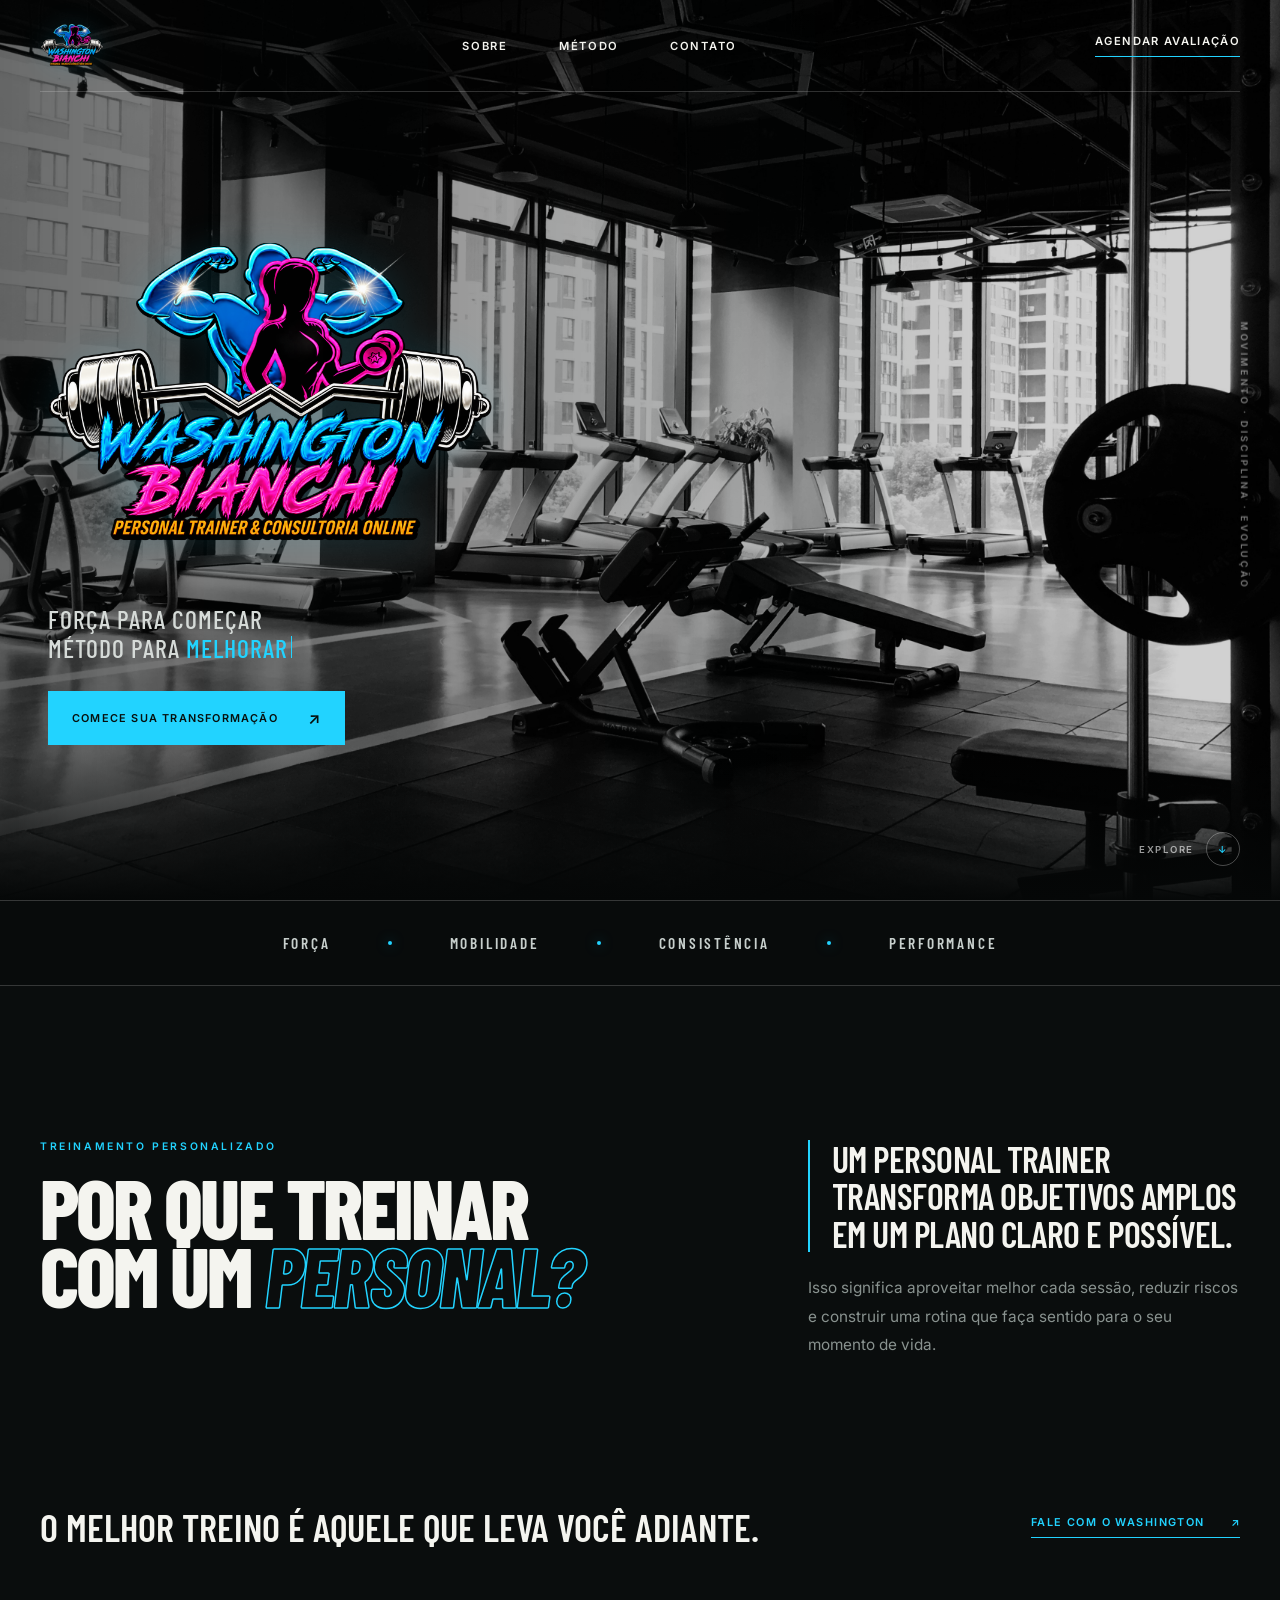
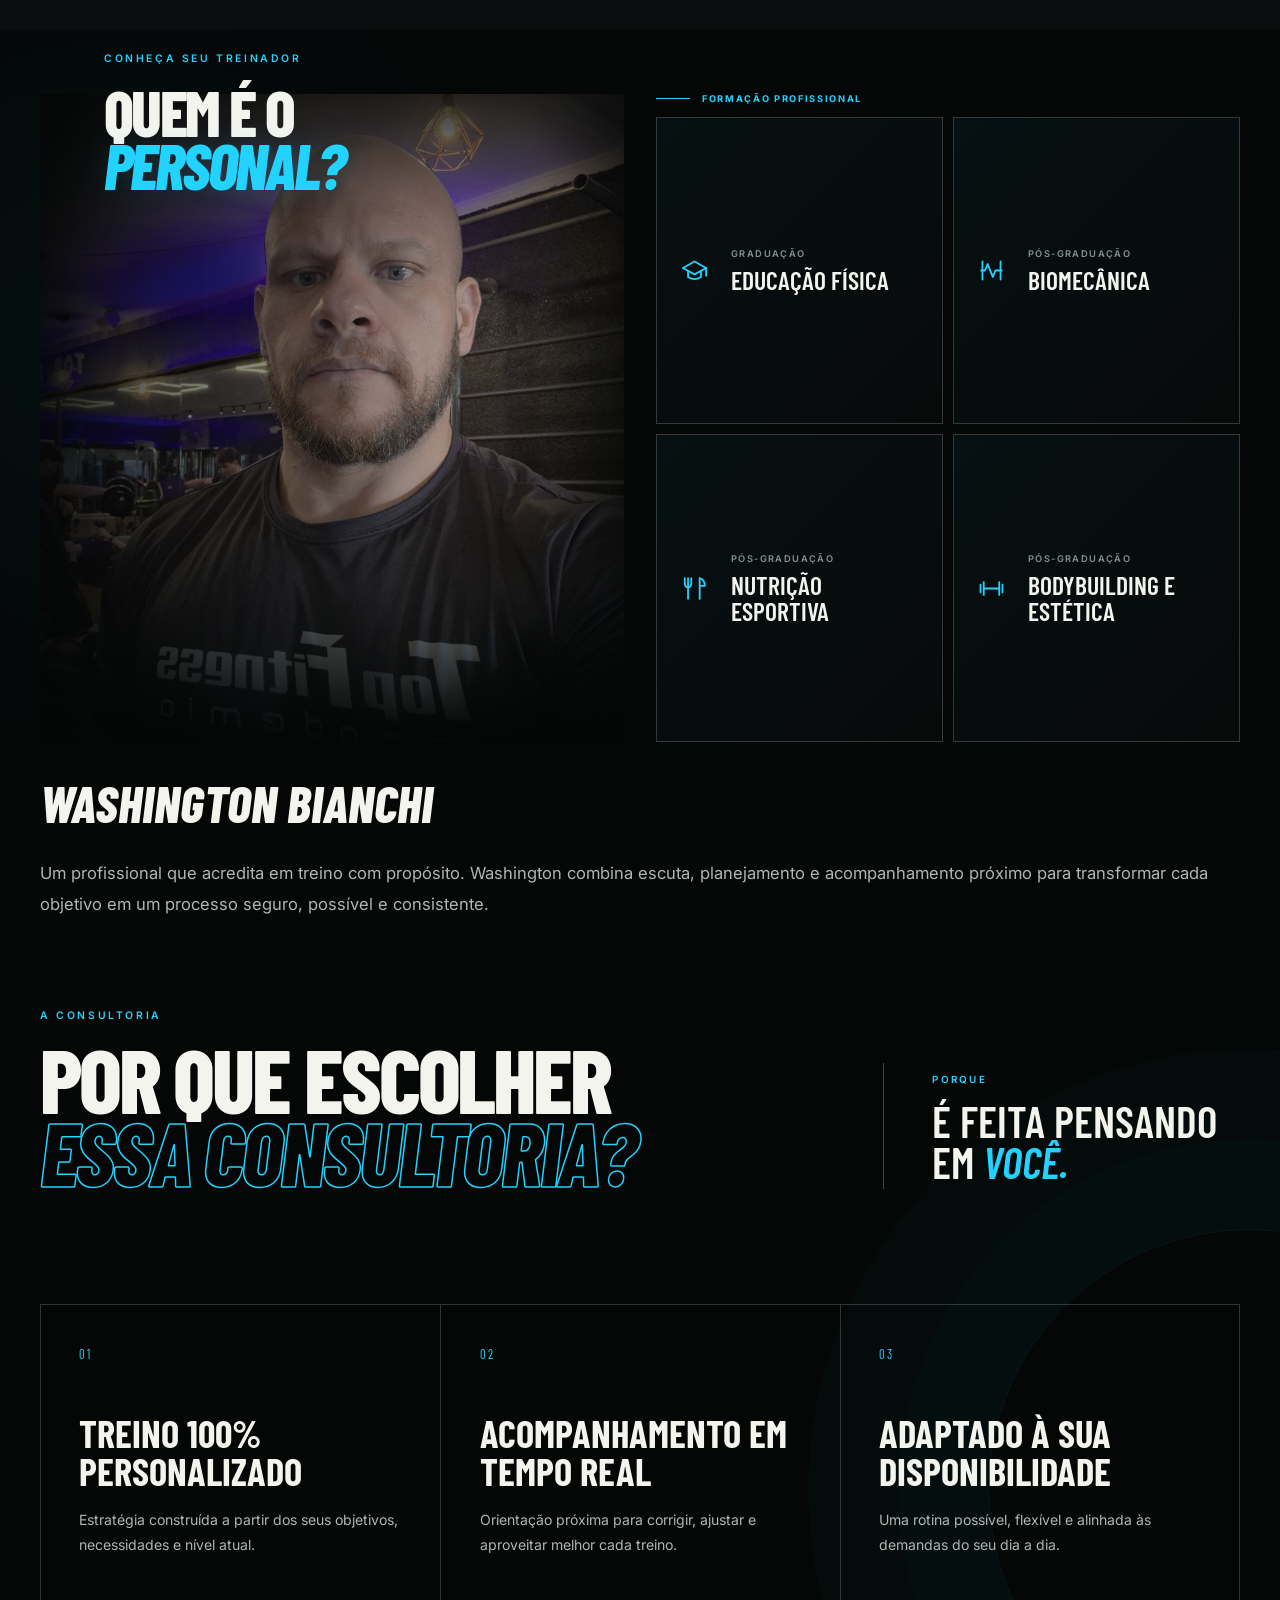
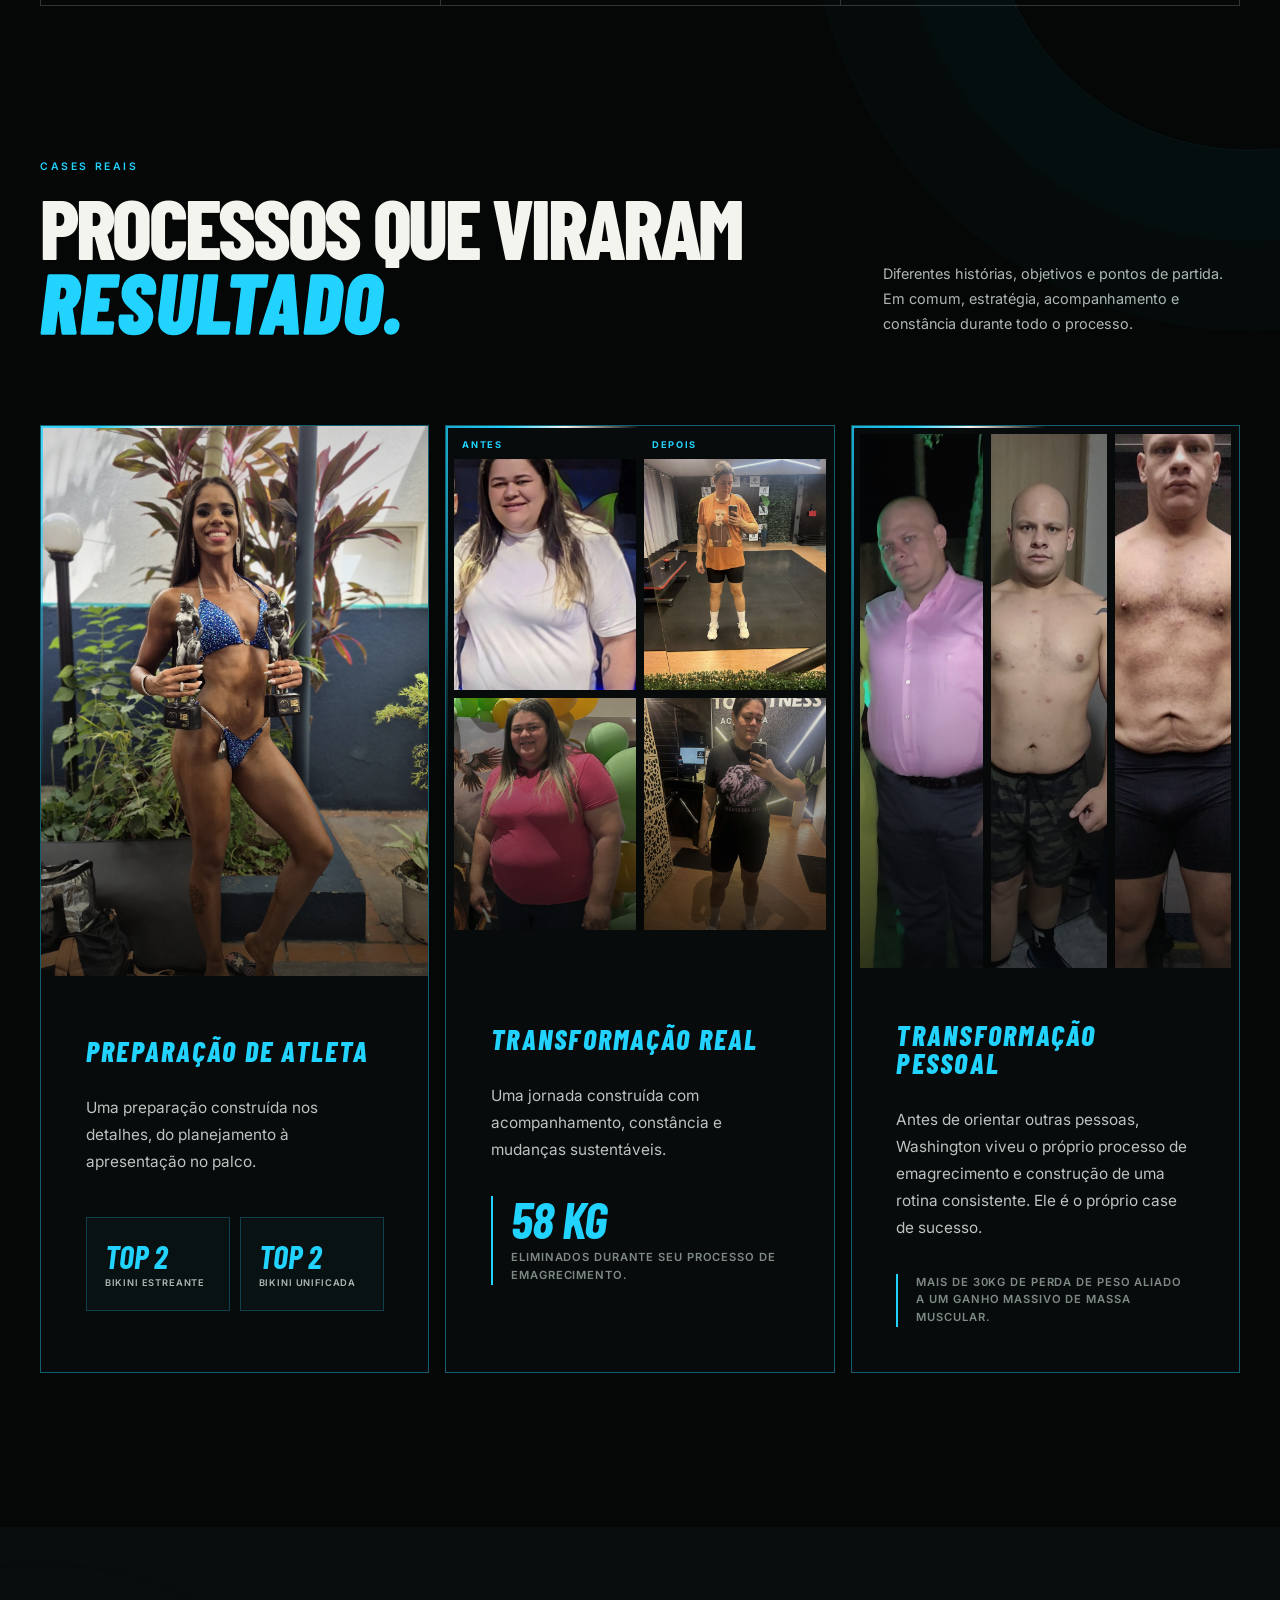
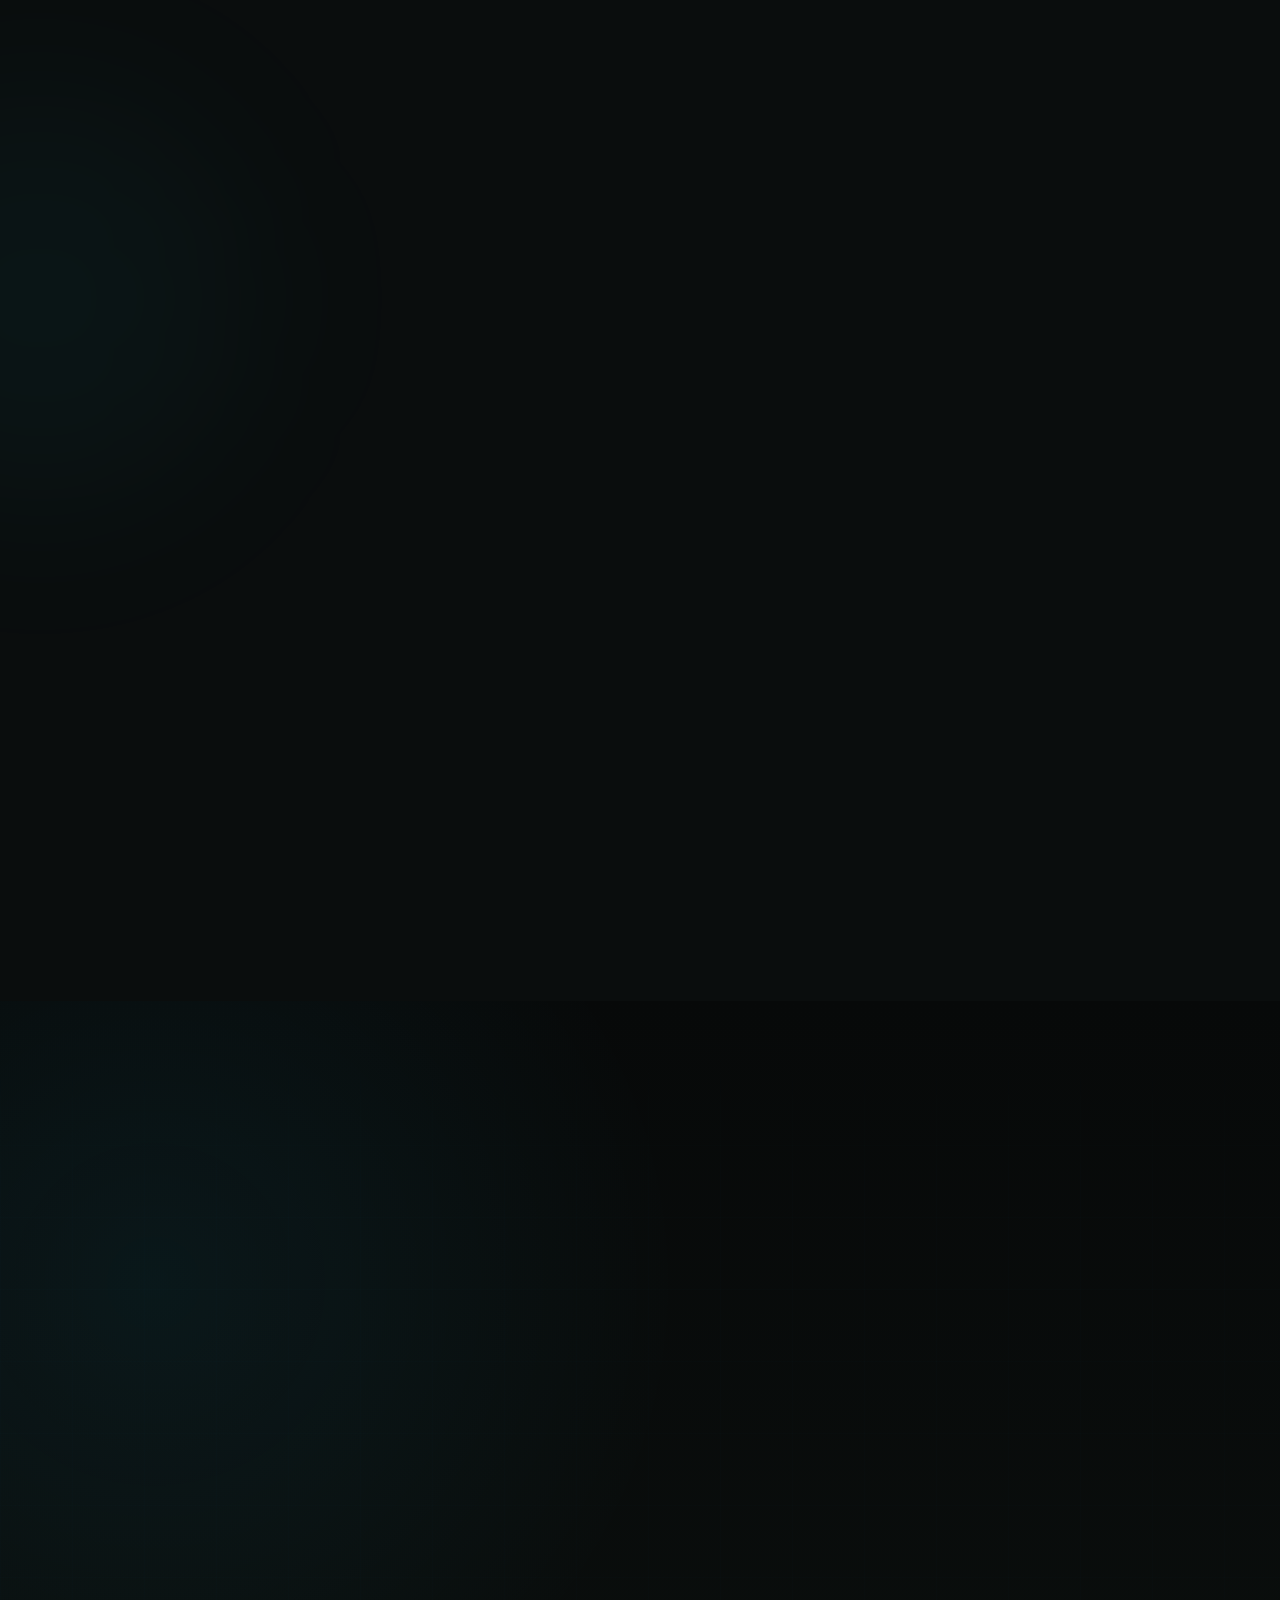
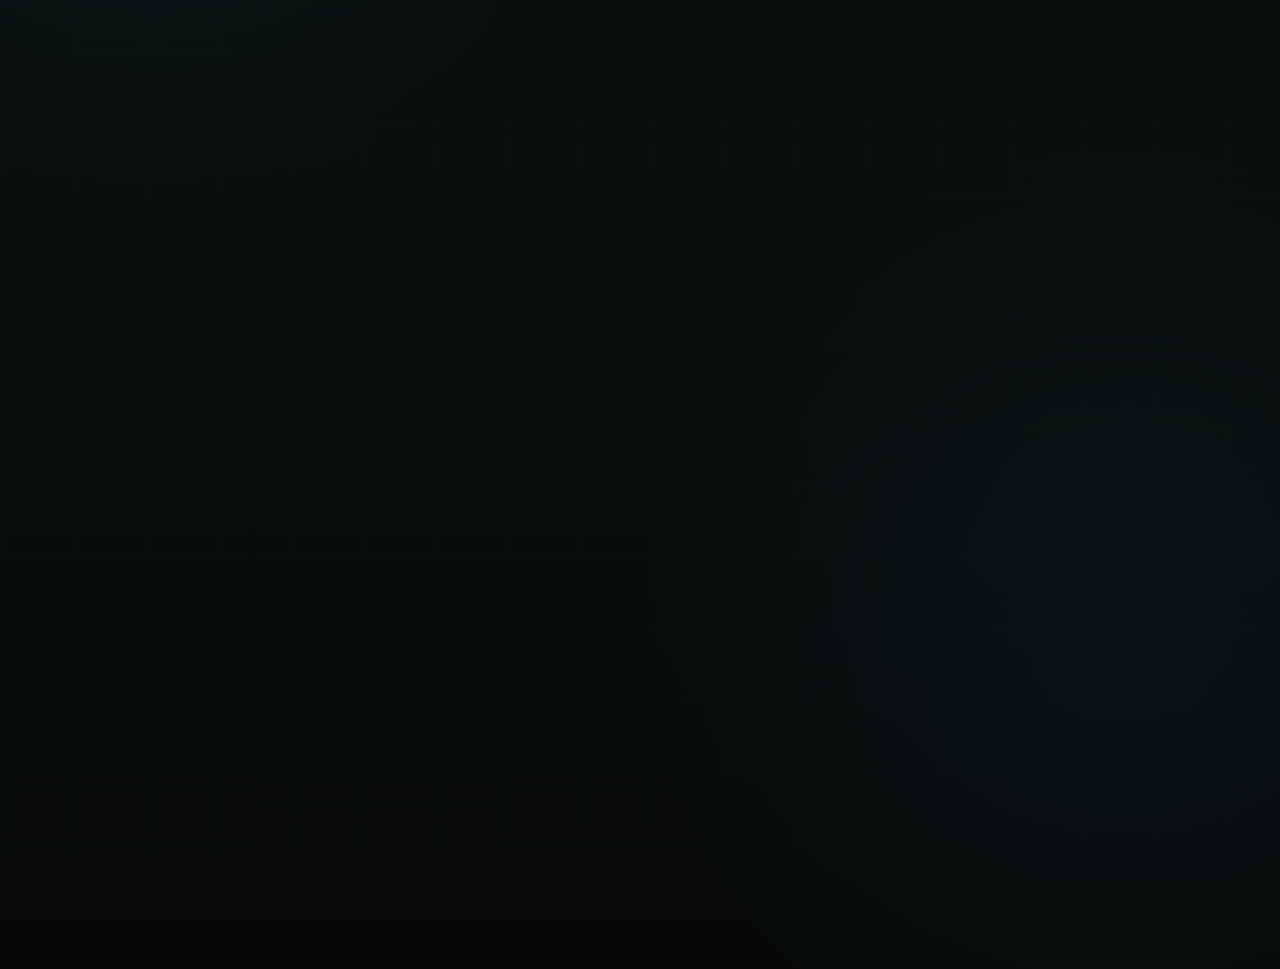
==== commit e2324083: "card-case2" ====
--- a/index.html
+++ b/index.html
@@ -225,6 +225,33 @@
                 </div>
               </article>
 
+              <article class="case-card case-card--priscila" data-reveal>
+                <div class="case-card__priscila-gallery" aria-label="Registros da transformação física de Priscila">
+                  <span class="case-card__gallery-label">Antes</span>
+                  <span class="case-card__gallery-label">Depois</span>
+                  <figure>
+                    <img src="assets/W/pri8.jpeg" alt="Registro de Priscila antes do processo de emagrecimento" loading="lazy" />
+                  </figure>
+                  <figure>
+                    <img src="assets/W/pri1.jpeg" alt="Registro da evolução física de Priscila" loading="lazy" />
+                  </figure>
+                  <figure>
+                    <img src="assets/W/pri9.jpeg" alt="Segundo registro de Priscila antes do processo de emagrecimento" loading="lazy" />
+                  </figure>
+                  <figure>
+                    <img src="assets/W/pri2.jpeg" alt="Priscila durante sua jornada de transformação" loading="lazy" />
+                  </figure>
+                  <span class="case-card__parallax-name case-card__parallax-name--priscila" aria-hidden="true" data-case-name>Priscila</span>
+                </div>
+                <div class="case-card__content">
+                  <p class="case-card__eyebrow">Transformação real</p>
+                  <p class="case-card__lead">
+                    Uma jornada construída com acompanhamento, constância e mudanças sustentáveis.
+                  </p>
+                  <p class="case-card__note"><strong>58 kg</strong> eliminados durante seu processo de emagrecimento.</p>
+                </div>
+              </article>
+
               <article class="case-card case-card--washington" data-reveal>
                 <div class="case-card__content">
                   <p class="case-card__eyebrow">Transformação pessoal</p>
--- a/styles/style.css
+++ b/styles/style.css
@@ -249,7 +249,7 @@
 .cases__list { display: grid; gap: 16px; margin-top: clamp(50px, 7vw, 84px); }
 .case-card { position: relative; display: grid; overflow: hidden; border: 1px solid var(--line); background: #080b0b; }
 .case-card__media { min-width: 0; min-height: 0; overflow: hidden; margin: 0; background: #050707; }
-.case-card__media img, .case-card__gallery img { display: block; width: 100%; height: 100%; object-fit: cover; filter: saturate(0.86) contrast(1.02); }
+.case-card__media img, .case-card__gallery img, .case-card__priscila-gallery img { display: block; width: 100%; height: 100%; object-fit: cover; filter: saturate(0.86) contrast(1.02); }
 .case-card__content { position: relative; z-index: 1; align-self: center; padding: clamp(34px, 5vw, 66px); }
 .case-card__eyebrow { margin: 0 0 18px; color: var(--accent); font-size: 0.58rem; font-weight: 700; letter-spacing: 0.2em; text-transform: uppercase; }
 .case-card h3 { margin: 0; font-family: var(--display); font-size: clamp(3.4rem, 6vw, 6.2rem); font-style: italic; font-weight: 800; letter-spacing: -0.035em; line-height: 0.82; text-transform: uppercase; }
@@ -264,6 +264,15 @@
 .case-card__achievements li { display: grid; gap: 5px; padding: 22px 18px; border: 1px solid rgba(34, 211, 255, 0.24); background: rgba(34, 211, 255, 0.035); }
 .case-card__achievements strong { color: var(--accent); font-family: var(--display); font-size: 2rem; font-style: italic; line-height: 1; text-transform: uppercase; }
 .case-card__achievements span { color: #aeb8b5; font-size: 0.58rem; font-weight: 600; letter-spacing: 0.09em; text-transform: uppercase; }
+.case-card--priscila { min-height: 660px; grid-template-columns: minmax(0, 1.28fr) minmax(330px, 0.72fr); border-color: rgba(34, 211, 255, 0.42); background: #080b0b; }
+.case-card--priscila .case-card__eyebrow { margin-bottom: 24px; font-family: var(--display); font-size: clamp(1.35rem, 2.2vw, 2rem); font-style: italic; font-weight: 800; letter-spacing: 0.08em; line-height: 1; }
+.case-card__priscila-gallery { position: relative; display: grid; min-width: 0; isolation: isolate; grid-template-columns: repeat(2, minmax(0, 1fr)); grid-template-rows: auto repeat(2, minmax(0, 1fr)); gap: 8px; padding: 8px; }
+.case-card__priscila-gallery::after { position: absolute; z-index: 1; inset: 8px; background: linear-gradient(to bottom, rgba(3, 5, 5, 0.12), transparent 45%, rgba(3, 5, 5, 0.68)); content: ""; pointer-events: none; }
+.case-card__gallery-label { position: relative; z-index: 2; padding: 6px 8px 2px; color: var(--accent); font-size: 0.58rem; font-weight: 700; letter-spacing: 0.18em; line-height: 1; text-transform: uppercase; }
+.case-card__priscila-gallery figure { min-width: 0; min-height: 0; overflow: hidden; margin: 0; background: #050707; }
+.case-card__priscila-gallery img { object-position: center 28%; }
+.case-card__parallax-name--priscila { right: 18px; bottom: 28px; left: 28px; width: fit-content; max-width: calc(100% - 56px); font-size: clamp(3.4rem, 6vw, 6.6rem); }
+.case-card--priscila .case-card__note strong { display: block; margin-bottom: 7px; color: var(--accent); font-family: var(--display); font-size: clamp(2.3rem, 4vw, 4rem); font-style: italic; letter-spacing: -0.02em; line-height: 0.9; }
 .case-card--washington { min-height: 660px; grid-template-columns: minmax(330px, 0.72fr) minmax(0, 1.28fr); border-color: rgba(34, 211, 255, 0.42); background: #080b0b; }
 .case-card--washington .case-card__eyebrow { margin-bottom: 24px; font-family: var(--display); font-size: clamp(1.35rem, 2.2vw, 2rem); font-style: italic; font-weight: 800; letter-spacing: 0.08em; line-height: 1; }
 .case-card--washington h3 { font-size: clamp(3rem, 5vw, 5rem); }
@@ -277,12 +286,10 @@
 .case-card__parallax-name--washington { right: 18px; bottom: 28px; left: 28px; width: fit-content; max-width: calc(100% - 56px); font-size: clamp(3.4rem, 6vw, 6.6rem); }
 
 @media (min-width: 761px) {
-  .cases__list {
-    align-items: stretch;
-    grid-template-columns: repeat(2, minmax(0, 1fr));
-  }
+  .cases__list { align-items: stretch; grid-template-columns: 1fr; }
 
   .case-card--bia,
+  .case-card--priscila,
   .case-card--washington {
     min-height: 0;
     grid-template-columns: 1fr;
@@ -294,9 +301,20 @@
     height: clamp(500px, 43vw, 620px);
   }
 
+  .case-card--priscila .case-card__priscila-gallery { height: clamp(500px, 40vw, 570px); }
+
+  .case-card--priscila .case-card__priscila-gallery,
   .case-card--washington .case-card__gallery { order: 1; }
+  .case-card--priscila .case-card__content,
   .case-card--washington .case-card__content { order: 2; }
   .case-card__content { padding: clamp(34px, 3.5vw, 48px); }
+}
+
+@media (min-width: 1100px) {
+  .cases__list { grid-template-columns: repeat(3, minmax(0, 1fr)); }
+  .case-card__parallax-name { font-size: clamp(3.2rem, 4vw, 4.8rem); }
+  .case-card__parallax-name--priscila,
+  .case-card__parallax-name--washington { font-size: clamp(2.7rem, 3.6vw, 4.2rem); }
 }
 
 .goals { position: relative; overflow: hidden; padding: clamp(110px, 12vw, 170px) 0; background: #0a0d0d; }
@@ -514,7 +532,7 @@
   .cases__heading h2 em { display: block; }
   .cases__heading > p { margin-top: 24px; font-size: 0.84rem; line-height: 1.68; }
   .cases__list { gap: 10px; margin-top: 38px; }
-  .case-card, .case-card--bia, .case-card--washington { min-height: 0; grid-template-columns: 1fr; }
+  .case-card, .case-card--bia, .case-card--priscila, .case-card--washington { min-height: 0; grid-template-columns: 1fr; }
   .case-card__content { padding: 30px 20px 28px; }
   .case-card h3, .case-card--washington h3 { font-size: clamp(2.8rem, 14vw, 3.7rem); }
   .case-card__lead { margin-top: 22px; font-size: 0.82rem; line-height: 1.65; }
@@ -526,6 +544,12 @@
   .case-card__achievements li { padding: 16px 12px; }
   .case-card__achievements strong { font-size: 1.65rem; }
   .case-card__achievements span { font-size: 0.48rem; line-height: 1.35; }
+  .case-card--priscila .case-card__content { order: 2; }
+  .case-card--priscila .case-card__eyebrow { margin-bottom: 18px; font-size: 1.4rem; }
+  .case-card__priscila-gallery { height: 460px; min-height: 0; order: 1; gap: 6px; padding: 6px; }
+  .case-card__priscila-gallery::after { inset: 6px; }
+  .case-card__parallax-name--priscila { right: 14px; bottom: 18px; left: 14px; max-width: calc(100% - 28px); font-size: clamp(3rem, 17vw, 4.7rem); }
+  .case-card--priscila .case-card__note strong { font-size: 2.7rem; }
   .case-card--washington .case-card__content { order: 2; }
   .case-card--washington .case-card__eyebrow { margin-bottom: 18px; font-size: 1.4rem; }
   .case-card__gallery { min-height: 420px; grid-template-columns: 0.72fr 1.28fr; order: 1; padding: 6px; }
--- a/styles/animations.css
+++ b/styles/animations.css
@@ -115,16 +115,19 @@
 }
 
 .case-card__media img,
+.case-card__priscila-gallery img,
 .case-card__gallery img {
   transition: transform 1100ms cubic-bezier(0.22, 1, 0.36, 1), filter 400ms ease;
 }
 
 .case-card[data-reveal] .case-card__media img,
+.case-card[data-reveal] .case-card__priscila-gallery img,
 .case-card[data-reveal] .case-card__gallery img {
   transform: scale(1.055);
 }
 
 .case-card[data-reveal="visible"] .case-card__media img,
+.case-card[data-reveal="visible"] .case-card__priscila-gallery img,
 .case-card[data-reveal="visible"] .case-card__gallery img {
   transform: scale(1);
 }
@@ -176,6 +179,7 @@
 }
 
 .case-card:hover .case-card__media img,
+.case-card:hover .case-card__priscila-gallery img,
 .case-card:hover .case-card__gallery img {
   filter: saturate(0.96) contrast(1.03);
   transform: scale(1.018);
@@ -204,6 +208,7 @@
 
 .custom-quote__panel::after,
 .case-card--bia::after,
+.case-card--priscila::after,
 .case-card--washington::after {
   position: absolute;
   z-index: 2;
@@ -220,6 +225,7 @@
 
 .custom-quote__panel[data-reveal="visible"]::after,
 .case-card--bia[data-reveal="visible"]::after,
+.case-card--priscila[data-reveal="visible"]::after,
 .case-card--washington[data-reveal="visible"]::after {
   animation: custom-quote-border 4.5s linear infinite;
 }
@@ -241,5 +247,5 @@
   [data-reveal] { opacity: 1; transform: none; transition: none; }
   .goal-card, .goal-card__details, .goal-card__icon, .price-card, .credential, .case-card, .custom-quote__panel > a { transition: none; }
   .case-card__content > *, .case-card__parallax-name { opacity: 1; clip-path: none; filter: none; transform: none; transition: none; }
-  .custom-quote__panel::after, .case-card--bia::after, .case-card--washington::after { display: none; }
-}
+  .custom-quote__panel::after, .case-card--bia::after, .case-card--priscila::after, .case-card--washington::after { display: none; }
+}
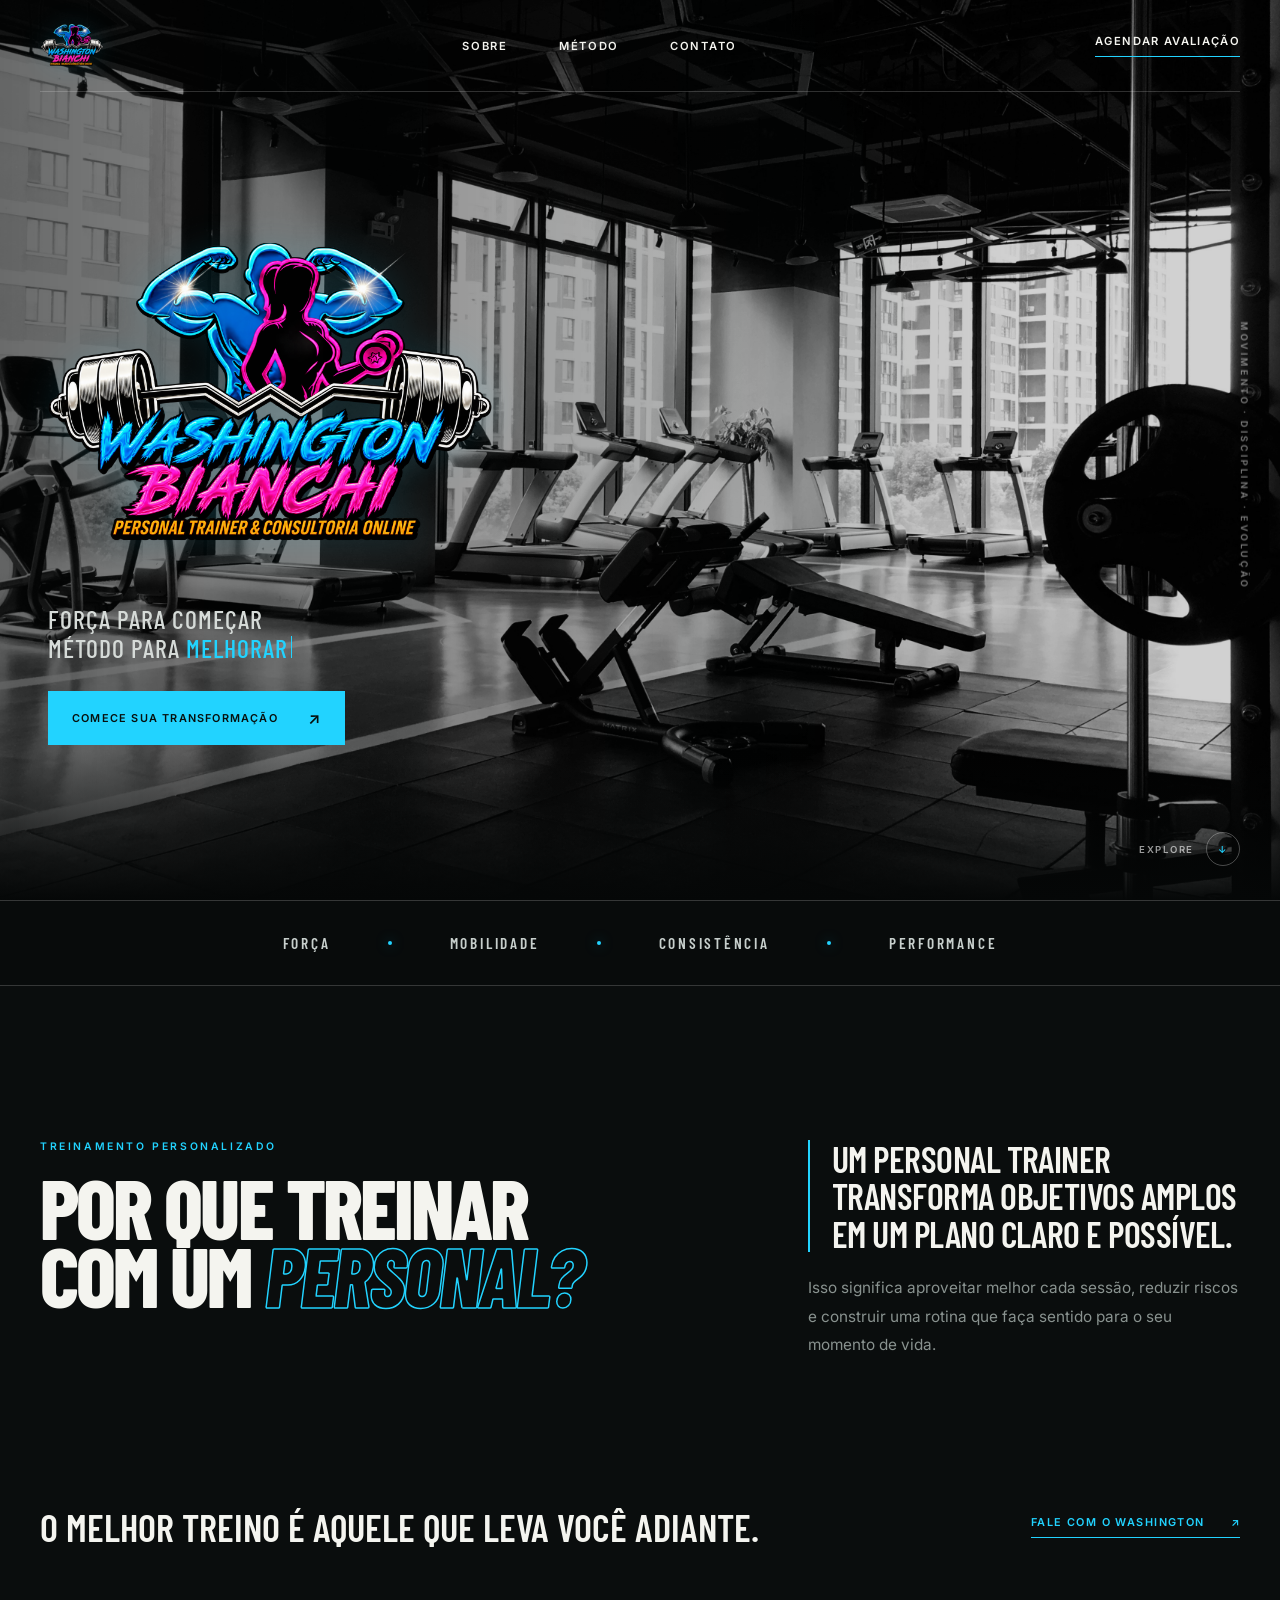
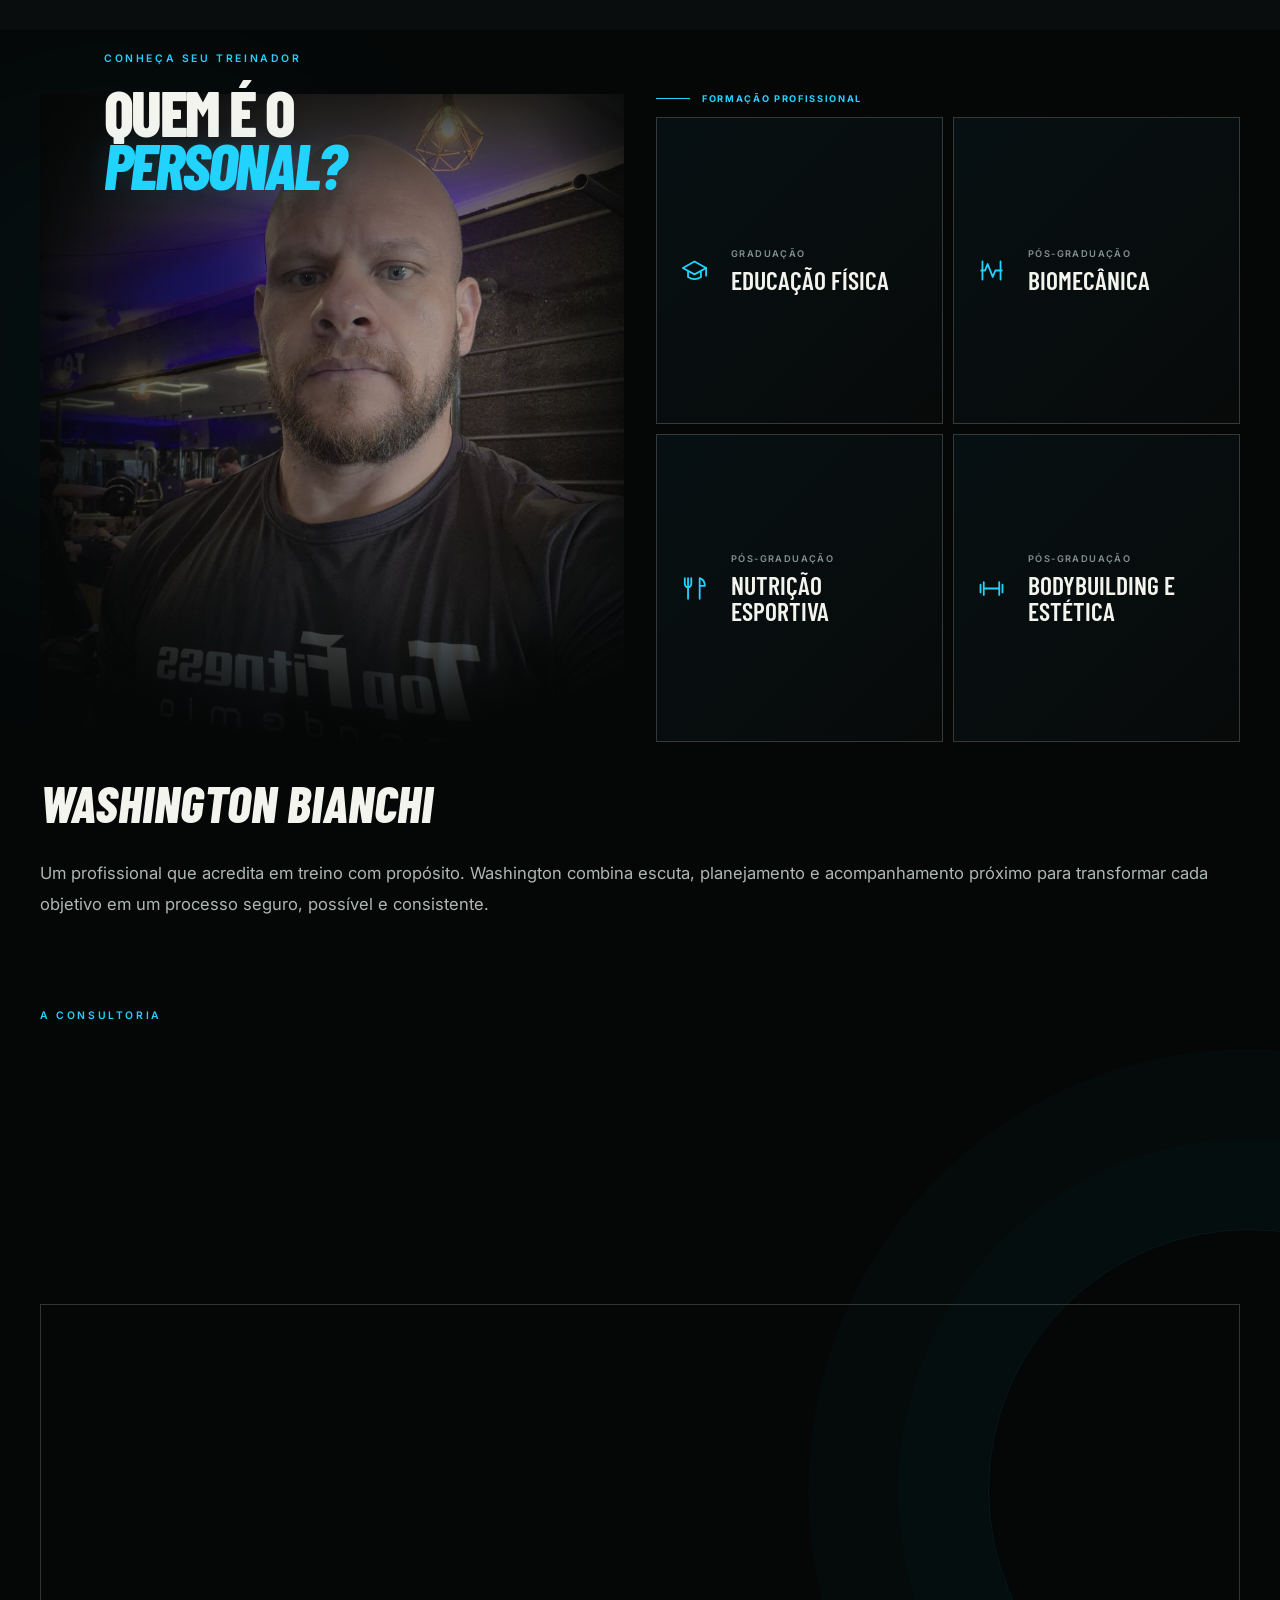
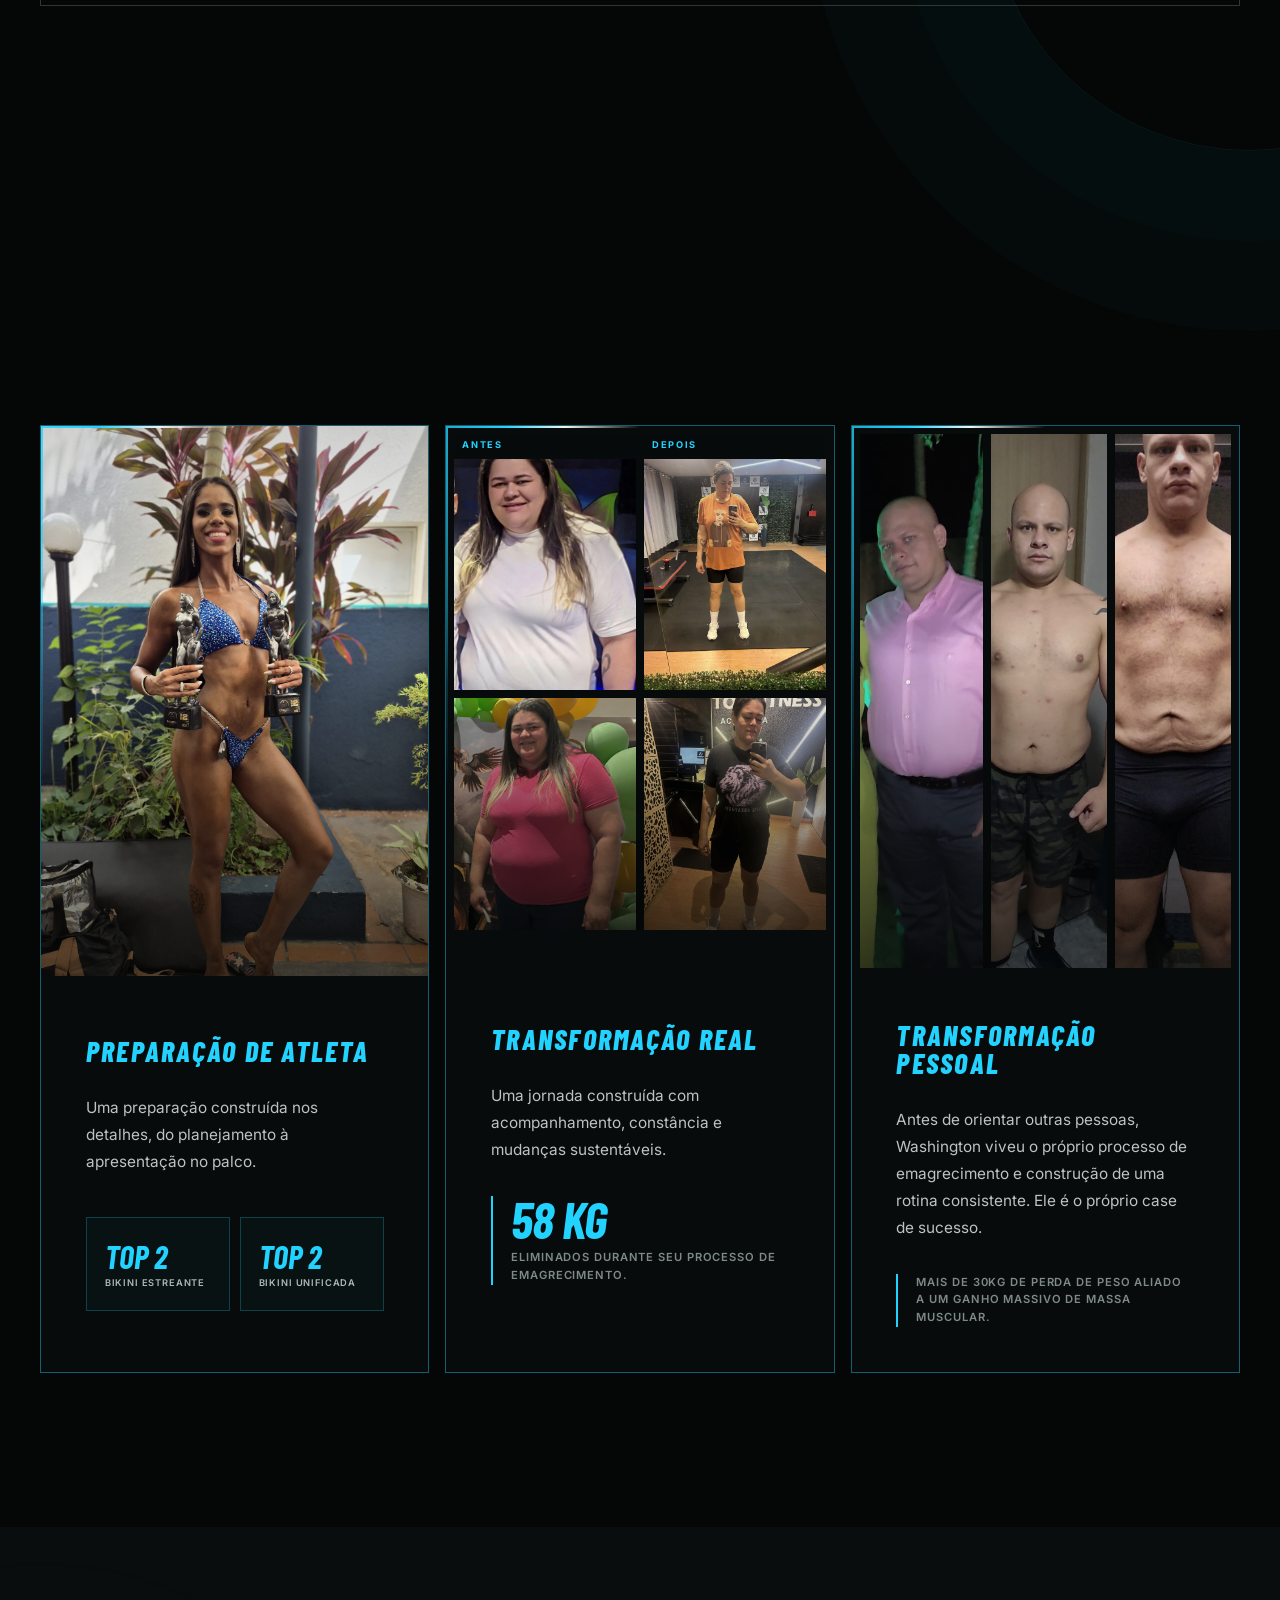
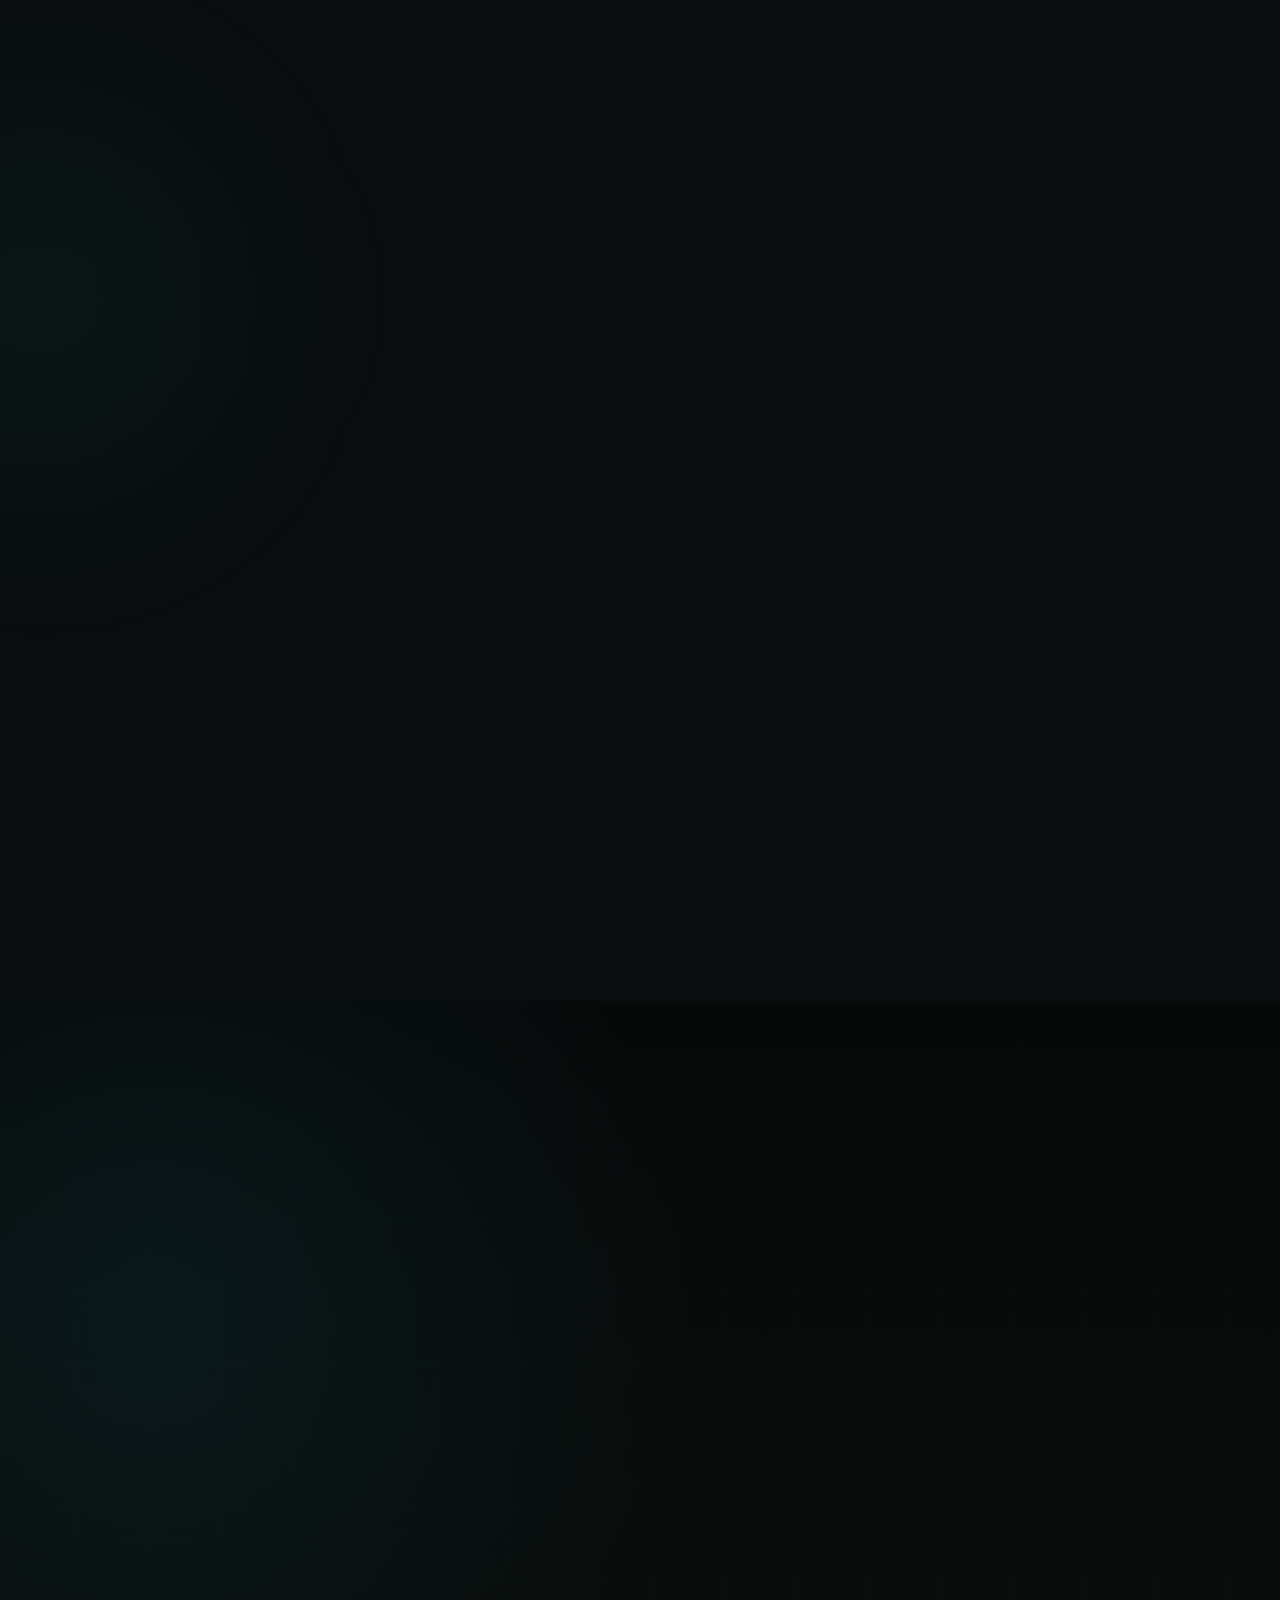
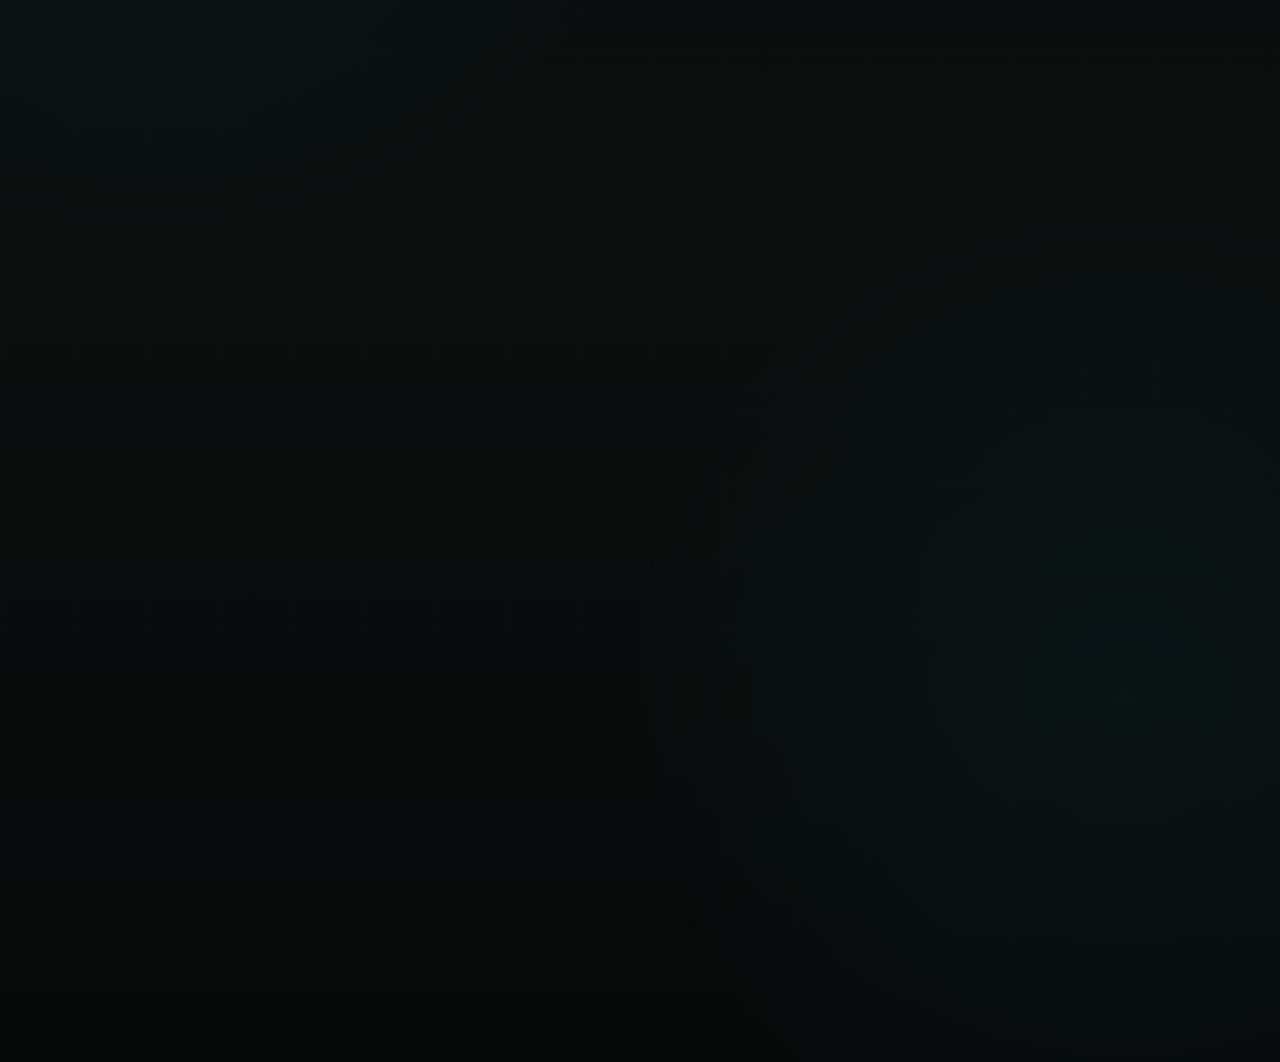
==== commit 4fd53ca9: "alt-price-cards" ====
--- a/index.html
+++ b/index.html
@@ -354,80 +354,80 @@
         <div class="section-shell">
           <div class="pricing__heading">
             <div>
-              <p class="section-kicker" data-reveal>Planos de acompanhamento</p>
+              <p class="section-kicker" data-reveal>Modalidades de acompanhamento</p>
               <h2 id="pricing-title" data-reveal data-delay="1">
-                Escolha o ritmo<br />da sua <em>evolução.</em>
+                Escolha como<br />começar sua <em>evolução.</em>
               </h2>
             </div>
             <p data-reveal data-delay="2">
-              Frequência, orientação e constância para transformar o treino em parte da sua rotina.
+              Plano personal ou consultoria personalizada para transformar seus objetivos em um caminho claro.
             </p>
           </div>
 
           <div class="pricing__cards">
-            <article class="price-card" data-reveal>
+            <article class="price-card price-card--personal" data-reveal>
+              <span class="price-card__index" aria-hidden="true">01</span>
               <div class="price-card__topline">
-                <span>Plano essencial</span><small>01</small>
-              </div>
-              <h3>3 dias<br /><em>por semana</em></h3>
+                <span>Plano Personal</span><small>Hora/aula</small>
+              </div>
+
+              <div class="price-card__intro">
+                <h3>Seu treino.<br /><em>Sua hora.</em></h3>
+                <p>Presença, atenção e treino lado a lado — uma aula de cada vez.</p>
+              </div>
+
               <div class="price-card__price">
-                <span>A partir de</span>
-                <strong><sup>R$</sup> 497</strong>
-                <small>/ mês</small>
-              </div>
-              <ul>
-                <li>Treino individualizado</li>
-                <li>Até 12 encontros mensais</li>
-                <li>Ajustes e acompanhamento</li>
-              </ul>
-              <a class="price-card__button" href="form.html?plano=3-dias">
-                Escolher plano <span aria-hidden="true">↗</span>
+                <span>Investimento</span>
+                <strong><sup>R$</sup> 45,00</strong>
+                <small>/ hora/aula</small>
+              </div>
+
+              <p class="price-card__mode"><span aria-hidden="true"></span> Contratação por hora/aula</p>
+
+              <a class="price-card__button" href="form.html">
+                Quero treinar com o personal <span aria-hidden="true">↗</span>
               </a>
             </article>
 
-            <article class="price-card" data-reveal data-delay="1">
+            <article class="price-card price-card--consulting" data-reveal data-delay="1">
+              <span class="price-card__index" aria-hidden="true">02</span>
               <div class="price-card__topline">
-                <span>Plano intensivo</span><small>03</small>
-              </div>
-              <h3>5 dias<br /><em>por semana</em></h3>
-              <div class="price-card__price">
-                <span>A partir de</span>
-                <strong><sup>R$</sup> 747</strong>
-                <small>/ mês</small>
-              </div>
-              <ul>
-                <li>Treino individualizado</li>
-                <li>Até 20 encontros mensais</li>
-                <li>Maior frequência de estímulos</li>
-              </ul>
-              <a class="price-card__button" href="form.html?plano=5-dias">
-                Escolher plano <span aria-hidden="true">↗</span>
-              </a>
-            </article>
-
-            <article class="price-card price-card--special" data-reveal data-delay="2">
-              <span class="price-card__badge">Oferta especial</span>
-              <div class="price-card__topline">
-                <span>Plano em dupla</span><small>02</small>
-              </div>
-              <h3>3 dias<br /><em>com parceiro</em></h3>
-              <div class="price-card__price">
-                <span>Por pessoa</span>
-                <strong><sup>R$</sup> 397</strong>
-                <small>/ mês</small>
-              </div>
-              <ul>
-                <li>Treine com quem motiva você</li>
-                <li>Até 12 encontros mensais</li>
-                <li>Economia para os dois</li>
-              </ul>
-              <a class="price-card__button" href="form.html?plano=3-dias-parceiro">
-                Escolher plano <span aria-hidden="true">↗</span>
-              </a>
-            </article>
-          </div>
-
-          <p class="pricing__notice" data-reveal>* Valores demonstrativos sujeitos à personalização do plano.</p>
+                <span>Consultoria</span><small>Jornada de 6 meses</small>
+              </div>
+
+              <div class="price-card__consulting-head">
+                <div class="price-card__intro">
+                  <h3>Estratégia<br /><em>que evolui.</em></h3>
+                  <p>Um plano construído para acompanhar cada fase da sua evolução.</p>
+                </div>
+                <div class="price-card__price">
+                  <span>Jornada completa</span>
+                  <strong><sup>R$</sup> 780,00</strong>
+                  <small>/ 6 meses</small>
+                </div>
+              </div>
+
+              <div class="consulting-journey" aria-label="Avaliações durante os seis meses">
+                <div><span>01</span><strong>Início</strong><small>Avaliação</small></div>
+                <i aria-hidden="true"></i>
+                <div><span>02</span><strong>Meio</strong><small>Avaliação</small></div>
+                <i aria-hidden="true"></i>
+                <div><span>03</span><strong>Fim</strong><small>Avaliação</small></div>
+              </div>
+
+              <div class="consulting-benefits">
+                <p><span>+</span> Plano alimentar</p>
+                <p><span>+</span> Treinamento personalizado alinhado aos objetivos</p>
+              </div>
+
+              <div class="price-card__footer">
+                <p class="price-card__recurrence"><strong>Recorrência inteligente</strong><span>Sem consumir o limite do cartão</span></p>
+                <a class="price-card__button" href="form.html">
+                  Quero minha consultoria <span aria-hidden="true">↗</span>
+                </a>
+              </div>
+            </article>
+          </div>
 
         </div>
       </section>
--- a/styles/style.css
+++ b/styles/style.css
@@ -363,29 +363,44 @@
 .pricing h2 { margin: 0; font-family: var(--display); font-size: clamp(3.8rem, 6.5vw, 6.7rem); font-weight: 800; letter-spacing: -0.04em; line-height: 0.84; text-transform: uppercase; }
 .pricing h2 em { color: transparent; font-style: italic; -webkit-text-stroke: 1.5px var(--accent); }
 .pricing__heading > p { margin: 0; color: var(--muted); font-size: 0.95rem; line-height: 1.8; }
-.pricing__cards { display: grid; grid-template-columns: repeat(3, 1fr); gap: 12px; margin-top: clamp(60px, 8vw, 96px); }
-.pricing__cards .price-card:nth-child(2) { order: 3; }
-.pricing__cards .price-card:last-child { order: 2; }
-.price-card { position: relative; display: flex; min-height: 540px; padding: 30px; border: 1px solid rgba(255, 255, 255, 0.13); background: linear-gradient(145deg, rgba(18, 24, 23, 0.96), rgba(7, 10, 9, 0.94)); box-shadow: 0 24px 55px rgba(0, 0, 0, 0.3); flex-direction: column; }
-.price-card--special { border-color: rgba(34, 211, 255, 0.5); background: linear-gradient(145deg, rgba(14, 38, 46, 0.96), rgba(8, 13, 15, 0.96)); box-shadow: 0 28px 65px rgba(0, 0, 0, 0.38), 0 0 35px rgba(34, 211, 255, 0.035); }
-.price-card__badge { position: absolute; top: 0; right: 24px; padding: 9px 13px; background: var(--accent); color: var(--black); font-size: 0.55rem; font-weight: 700; letter-spacing: 0.11em; text-transform: uppercase; transform: translateY(-50%); }
-.price-card__topline { display: flex; align-items: center; justify-content: space-between; color: var(--accent); font-size: 0.58rem; font-weight: 600; letter-spacing: 0.17em; text-transform: uppercase; }
-.price-card__topline small { color: #66716e; font-size: inherit; }
-.price-card h3 { margin: 64px 0 0; font-family: var(--display); font-size: clamp(2.7rem, 4vw, 4rem); font-weight: 700; line-height: 0.8; text-transform: uppercase; }
-.price-card h3 em { color: var(--muted); font-size: 0.58em; font-style: normal; font-weight: 500; letter-spacing: 0.02em; }
-.price-card__price { display: grid; margin-top: 48px; grid-template-columns: 1fr auto; }
-.price-card__price > span { grid-column: 1 / -1; margin-bottom: 6px; color: #7f8986; font-size: 0.56rem; font-weight: 600; letter-spacing: 0.12em; text-transform: uppercase; }
-.price-card__price strong { font-family: var(--display); font-size: clamp(3.2rem, 5vw, 4.8rem); font-style: italic; line-height: 1; }
-.price-card__price sup { color: var(--accent); font-size: 0.3em; font-style: normal; vertical-align: top; }
-.price-card__price small { align-self: end; margin-bottom: 8px; color: #7f8986; font-size: 0.65rem; }
-.price-card ul { display: grid; gap: 12px; margin: auto 0 0; padding: 25px 0 0; border-top: 1px solid var(--line); list-style: none; }
-.price-card li { position: relative; padding-left: 17px; color: #9ba4a1; font-size: 0.72rem; line-height: 1.4; }
-.price-card li::before { position: absolute; top: 0.55em; left: 0; width: 4px; height: 4px; border-radius: 50%; background: var(--accent); content: ""; }
-.price-card__button { display: flex; min-height: 52px; align-items: center; justify-content: space-between; gap: 20px; margin-top: 24px; padding: 0 18px; border: 1px solid rgba(34, 211, 255, 0.45); color: var(--accent); font-size: 0.62rem; font-weight: 700; letter-spacing: 0.13em; text-transform: uppercase; transition: border-color 180ms ease, background-color 180ms ease, color 180ms ease; }
+.pricing__cards { display: grid; grid-template-columns: minmax(280px, 0.72fr) minmax(0, 1.28fr); gap: 14px; margin-top: clamp(60px, 8vw, 96px); }
+.price-card { position: relative; display: flex; min-height: 650px; overflow: hidden; padding: clamp(28px, 3vw, 42px); border: 1px solid rgba(255, 255, 255, 0.13); background: linear-gradient(155deg, rgba(18, 24, 23, 0.97), rgba(7, 10, 9, 0.96)); box-shadow: 0 24px 55px rgba(0, 0, 0, 0.3); flex-direction: column; }
+.price-card::before { position: absolute; top: -130px; right: -150px; width: 330px; height: 330px; border: 1px solid rgba(34, 211, 255, 0.09); border-radius: 50%; box-shadow: 0 0 0 50px rgba(34, 211, 255, 0.018), 0 0 0 100px rgba(34, 211, 255, 0.01); content: ""; pointer-events: none; }
+.price-card--consulting { border-color: rgba(34, 211, 255, 0.46); background: radial-gradient(circle at 92% 0%, rgba(34, 211, 255, 0.13), transparent 34%), linear-gradient(145deg, rgba(12, 30, 35, 0.98), rgba(6, 11, 12, 0.98)); box-shadow: 0 28px 70px rgba(0, 0, 0, 0.4), 0 0 45px rgba(34, 211, 255, 0.035); }
+.price-card__index { position: absolute; right: 18px; bottom: -0.19em; color: rgba(255, 255, 255, 0.025); font-family: var(--display); font-size: clamp(11rem, 18vw, 18rem); font-style: italic; font-weight: 900; line-height: 1; pointer-events: none; }
+.price-card__topline { position: relative; z-index: 1; display: flex; align-items: center; justify-content: space-between; padding-bottom: 17px; border-bottom: 1px solid rgba(255, 255, 255, 0.11); color: var(--accent); font-size: 0.7rem; font-weight: 700; letter-spacing: 0.14em; text-transform: uppercase; }
+.price-card__topline small { color: #93a09c; font-size: 0.7rem; letter-spacing: 0.09em; }
+.price-card__intro { position: relative; z-index: 1; }
+.price-card h3 { margin: clamp(46px, 5vw, 72px) 0 0; font-family: var(--display); font-size: clamp(3rem, 4.6vw, 5rem); font-weight: 750; letter-spacing: -0.035em; line-height: 0.82; text-transform: uppercase; }
+.price-card h3 em { color: transparent; font-style: italic; -webkit-text-stroke: 1px var(--accent); }
+.price-card__intro > p { max-width: 410px; margin: 24px 0 0; color: #aab4b1; font-size: 0.92rem; line-height: 1.7; }
+.price-card__price { position: relative; z-index: 1; display: flex; align-items: flex-end; flex-wrap: wrap; margin-top: auto; padding-top: 38px; }
+.price-card__price > span { width: 100%; margin-bottom: 7px; color: #93a09c; font-size: 0.7rem; font-weight: 700; letter-spacing: 0.12em; text-transform: uppercase; }
+.price-card__price strong { font-family: var(--display); font-size: clamp(3.5rem, 5vw, 5.2rem); font-style: italic; letter-spacing: -0.035em; line-height: 0.88; }
+.price-card__price sup { color: var(--accent); font-size: 0.26em; font-style: normal; vertical-align: top; }
+.price-card__price small { margin: 0 0 5px 10px; color: #9aa5a1; font-size: 0.8rem; }
+.price-card__mode { position: relative; z-index: 1; display: flex; align-items: center; gap: 9px; margin: 26px 0 0; color: #bdc6c3; font-size: 0.74rem; font-weight: 600; letter-spacing: 0.07em; text-transform: uppercase; }
+.price-card__mode span { width: 6px; height: 6px; border-radius: 50%; background: var(--accent); box-shadow: 0 0 12px rgba(34, 211, 255, 0.7); }
+.price-card__consulting-head { position: relative; z-index: 1; display: grid; align-items: end; grid-template-columns: 1fr auto; gap: 32px; }
+.price-card--consulting .price-card__price { min-width: 230px; margin-top: 0; padding-top: 0; }
+.consulting-journey { position: relative; z-index: 1; display: grid; align-items: center; grid-template-columns: auto 1fr auto 1fr auto; gap: 12px; margin-top: 42px; padding: 22px 0; border-top: 1px solid rgba(34, 211, 255, 0.2); border-bottom: 1px solid rgba(34, 211, 255, 0.2); }
+.consulting-journey div { display: grid; gap: 3px; }
+.consulting-journey div > span { color: var(--accent); font-size: 0.68rem; font-weight: 700; letter-spacing: 0.11em; }
+.consulting-journey strong { font-family: var(--display); font-size: 1.35rem; font-style: italic; text-transform: uppercase; }
+.consulting-journey small { color: #98a39f; font-size: 0.68rem; letter-spacing: 0.08em; text-transform: uppercase; }
+.consulting-journey i { height: 1px; background: linear-gradient(90deg, var(--accent), rgba(34, 211, 255, 0.12)); }
+.consulting-benefits { position: relative; z-index: 1; display: grid; grid-template-columns: 0.7fr 1.3fr; gap: 10px; margin-top: 14px; }
+.consulting-benefits p { display: flex; min-height: 76px; align-items: center; gap: 13px; margin: 0; padding: 16px; border: 1px solid rgba(255, 255, 255, 0.09); background: rgba(255, 255, 255, 0.025); color: #c0c8c5; font-size: 0.8rem; line-height: 1.5; }
+.consulting-benefits span { color: var(--accent); font-family: var(--display); font-size: 1.4rem; font-style: italic; }
+.price-card__footer { position: relative; z-index: 1; display: grid; align-items: end; grid-template-columns: 1fr auto; gap: 22px; margin-top: auto; padding-top: 22px; }
+.price-card__recurrence { display: grid; gap: 5px; margin: 0; }
+.price-card__recurrence strong { color: var(--accent); font-size: 0.7rem; letter-spacing: 0.1em; text-transform: uppercase; }
+.price-card__recurrence span { color: #aab4b1; font-size: 0.78rem; }
+.price-card__button { display: flex; min-height: 56px; align-items: center; justify-content: space-between; gap: 26px; margin-top: 24px; padding: 0 18px; border: 1px solid rgba(34, 211, 255, 0.45); color: var(--accent); font-size: 0.72rem; font-weight: 700; letter-spacing: 0.08em; text-transform: uppercase; transition: border-color 180ms ease, background-color 180ms ease, color 180ms ease; }
+.price-card__footer .price-card__button { min-width: 245px; margin-top: 0; }
 .price-card__button span { font-size: 0.95rem; transition: transform 180ms ease; }
 .price-card__button:hover, .price-card__button:focus-visible { border-color: var(--accent); background: var(--accent); color: var(--black); }
 .price-card__button:hover span, .price-card__button:focus-visible span { transform: translate(2px, -2px); }
-.pricing__notice { margin: 18px 0 0; color: #5f6966; font-size: 0.58rem; letter-spacing: 0.04em; }
 .custom-quote { position: relative; z-index: 1; padding: 0 0 clamp(90px, 10vw, 150px); background: transparent; }
 .custom-quote__panel { position: relative; display: grid; overflow: hidden; align-items: center; grid-template-columns: minmax(0, 1fr) auto; gap: 70px; padding: clamp(48px, 6vw, 78px); border: 1px solid rgba(34, 211, 255, 0.24); background: radial-gradient(circle at 88% 15%, rgba(34, 211, 255, 0.12), transparent 35%), rgba(8, 13, 15, 0.97); box-shadow: 0 30px 75px rgba(0, 0, 0, 0.38); }
 .custom-quote__panel::before { position: absolute; right: -70px; bottom: -170px; width: 320px; height: 320px; border: 1px solid rgba(34, 211, 255, 0.1); border-radius: 50%; box-shadow: 0 0 0 55px rgba(34, 211, 255, 0.025), 0 0 0 110px rgba(34, 211, 255, 0.015); content: ""; pointer-events: none; }
@@ -474,6 +489,16 @@
   }
 
   .trainer__bio > p:last-child { max-width: none; }
+}
+
+@media (min-width: 761px) and (max-width: 1050px) {
+  .pricing__cards { grid-template-columns: minmax(260px, 0.78fr) minmax(0, 1.22fr); }
+  .price-card { padding: 28px; }
+  .price-card__consulting-head { grid-template-columns: 1fr; gap: 30px; }
+  .price-card--consulting .price-card__price { min-width: 0; }
+  .price-card__footer { grid-template-columns: 1fr; }
+  .price-card__footer .price-card__button { width: 100%; }
+  .consulting-benefits { grid-template-columns: 1fr; }
 }
 
 @media (max-width: 760px) {
@@ -573,15 +598,26 @@
   .pricing__heading { display: block; }
   .pricing h2 { font-size: clamp(2.9rem, 13.5vw, 3.65rem); line-height: 0.86; }
   .pricing h2 em { display: block; font-size: 0.82em; }
-  .pricing__heading > p { margin-top: 24px; font-size: 0.84rem; line-height: 1.68; }
+  .pricing__heading > p { margin-top: 24px; font-size: 0.94rem; line-height: 1.68; }
   .pricing__cards { grid-template-columns: 1fr; gap: 12px; margin-top: 38px; }
-  .price-card { min-height: 420px; padding: 24px 22px; }
-  .price-card h3 { margin-top: 44px; font-size: 3rem; }
-  .price-card__price { margin-top: 34px; }
-  .price-card__price strong { font-size: 3.8rem; }
-  .price-card ul { padding-top: 20px; }
-  .price-card__badge { right: 18px; }
-  .pricing__notice { line-height: 1.5; }
+  .price-card { min-height: 0; padding: 24px 20px 20px; }
+  .price-card--personal { min-height: 570px; }
+  .price-card__index { right: 8px; font-size: 12rem; }
+  .price-card__topline { padding-bottom: 14px; }
+  .price-card h3 { margin-top: 42px; font-size: clamp(2.8rem, 14vw, 3.5rem); }
+  .price-card__intro > p { margin-top: 18px; font-size: 0.88rem; }
+  .price-card__price { padding-top: 32px; }
+  .price-card__price strong { font-size: clamp(3.5rem, 17vw, 4.25rem); }
+  .price-card__consulting-head { grid-template-columns: 1fr; gap: 34px; }
+  .price-card--consulting .price-card__price { min-width: 0; }
+  .consulting-journey { gap: 7px; margin-top: 34px; padding: 19px 0; }
+  .consulting-journey strong { font-size: 1.05rem; }
+  .consulting-journey small { font-size: 0.64rem; }
+  .consulting-benefits { grid-template-columns: 1fr; gap: 7px; margin-top: 9px; }
+  .consulting-benefits p { min-height: 62px; }
+  .price-card__footer { grid-template-columns: 1fr; gap: 20px; margin-top: 28px; }
+  .price-card__footer .price-card__button { width: 100%; min-width: 0; }
+  .price-card__button { width: 100%; padding: 0 14px; font-size: 0.7rem; letter-spacing: 0.06em; }
   .custom-quote { padding: 0 0 72px; }
   .custom-quote__panel { grid-template-columns: 1fr; gap: 30px; padding: 34px 22px 22px; }
   .custom-quote h2 { font-size: clamp(2.55rem, 12vw, 3.25rem); }
--- a/styles/animations.css
+++ b/styles/animations.css
@@ -82,11 +82,10 @@
 }
 
 .price-card {
-  transition: border-color 240ms ease, transform 240ms ease, background-color 240ms ease;
+  transition: opacity 0.75s cubic-bezier(0.22, 1, 0.36, 1), transform 240ms ease;
 }
 
 .price-card:hover {
-  border-color: rgba(34, 211, 255, 0.38);
   transform: translateY(-5px);
 }
 
